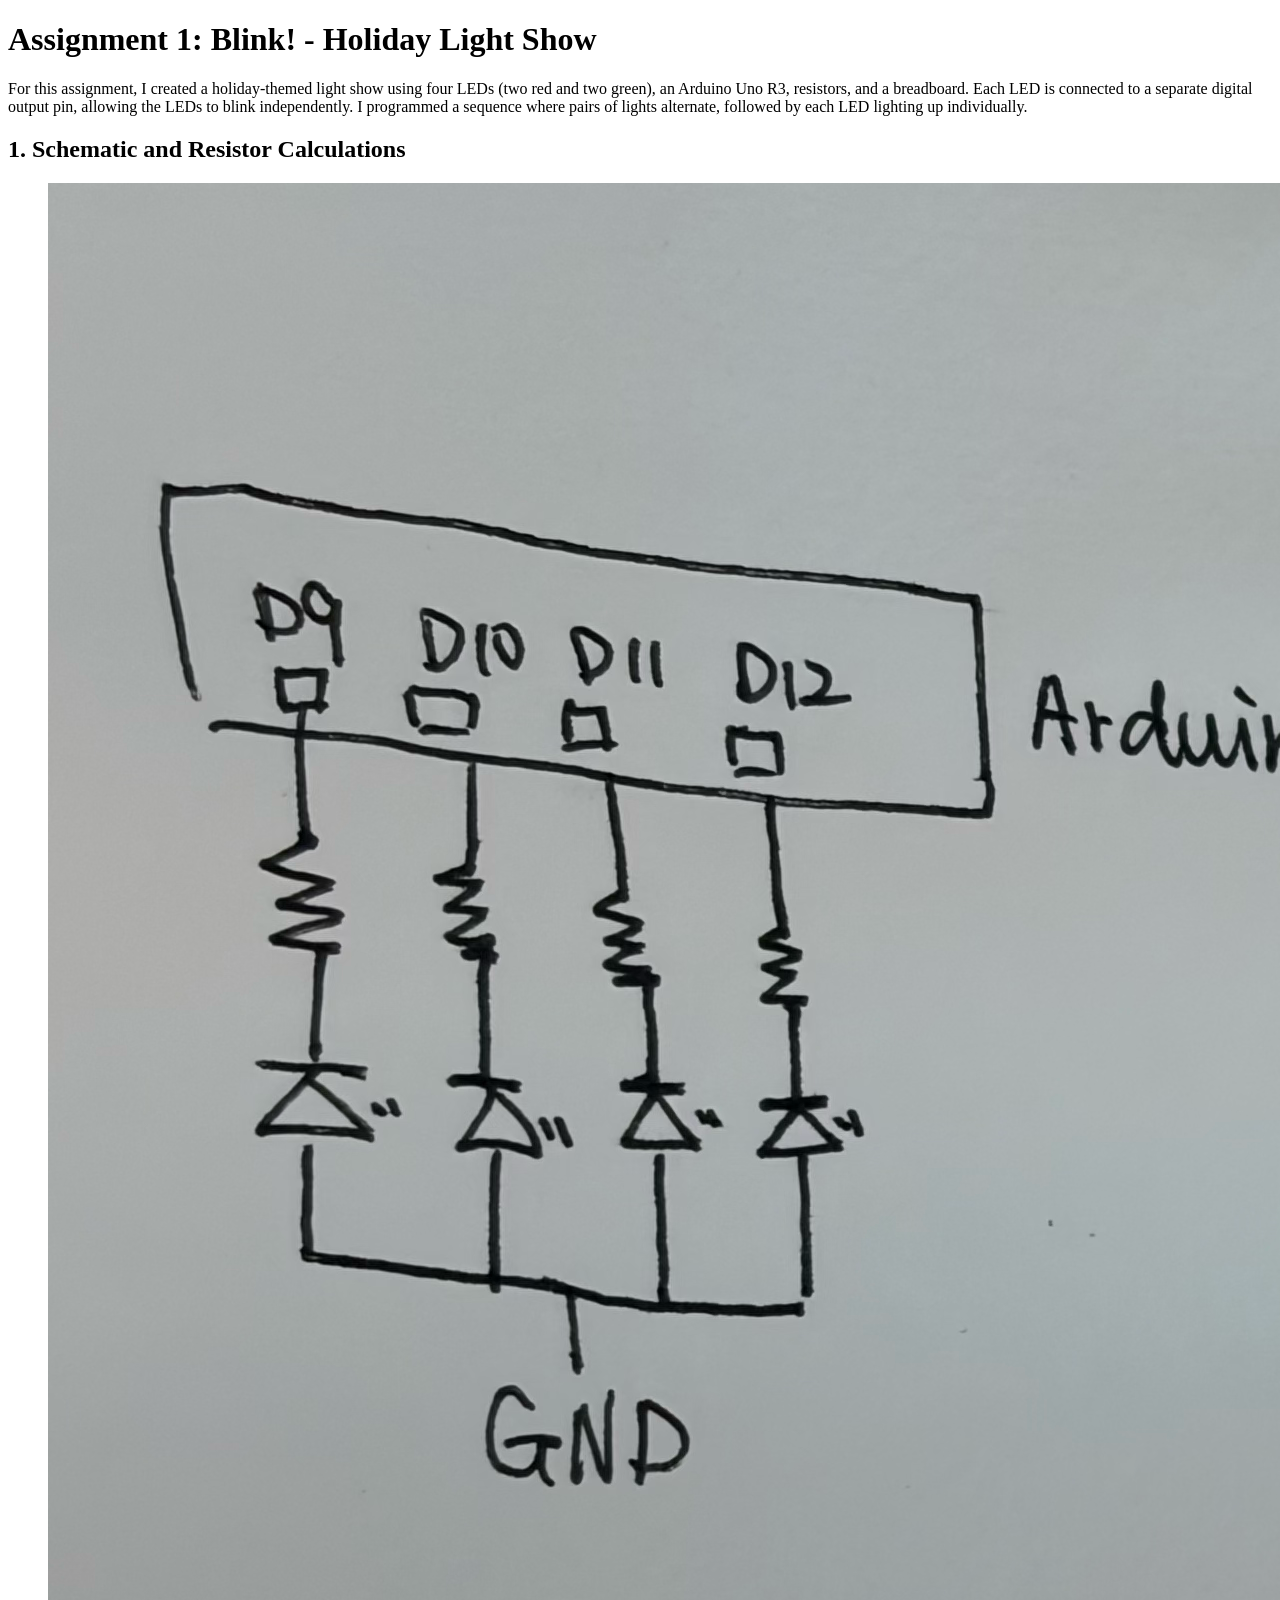
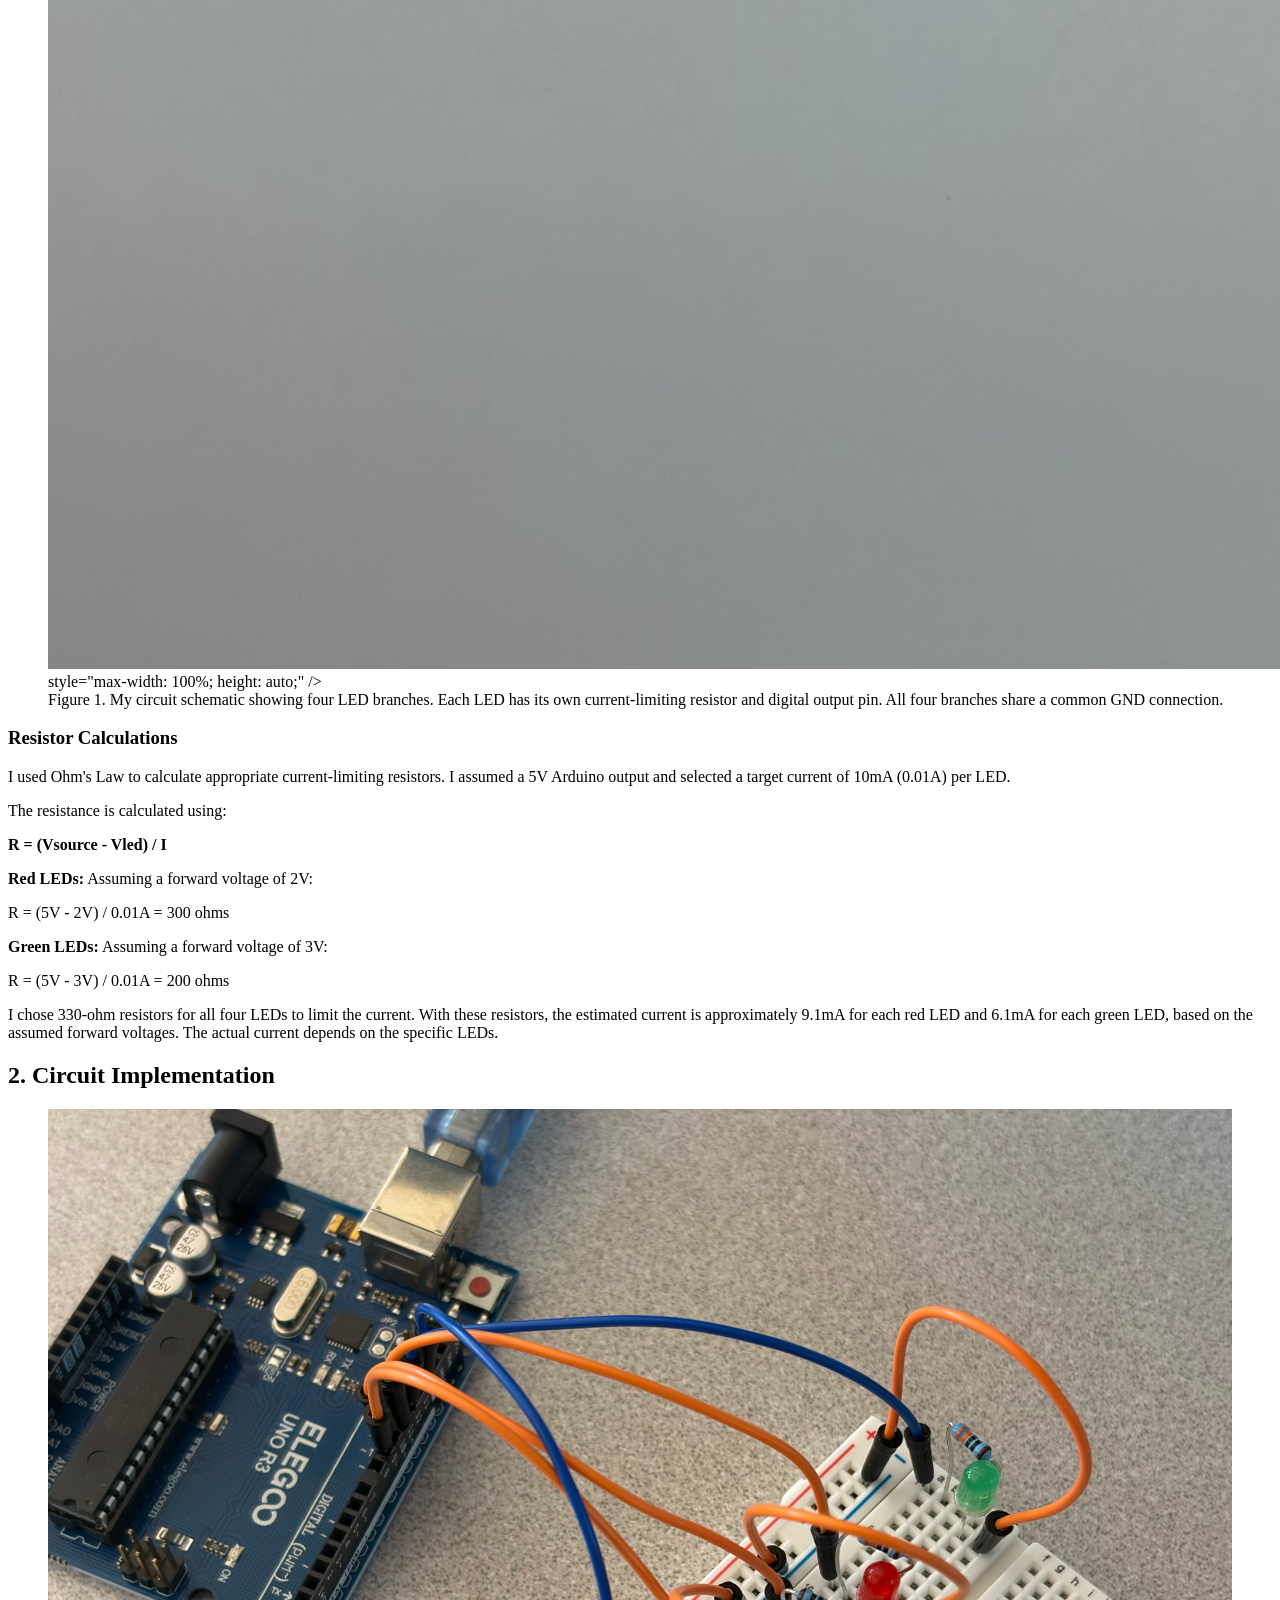
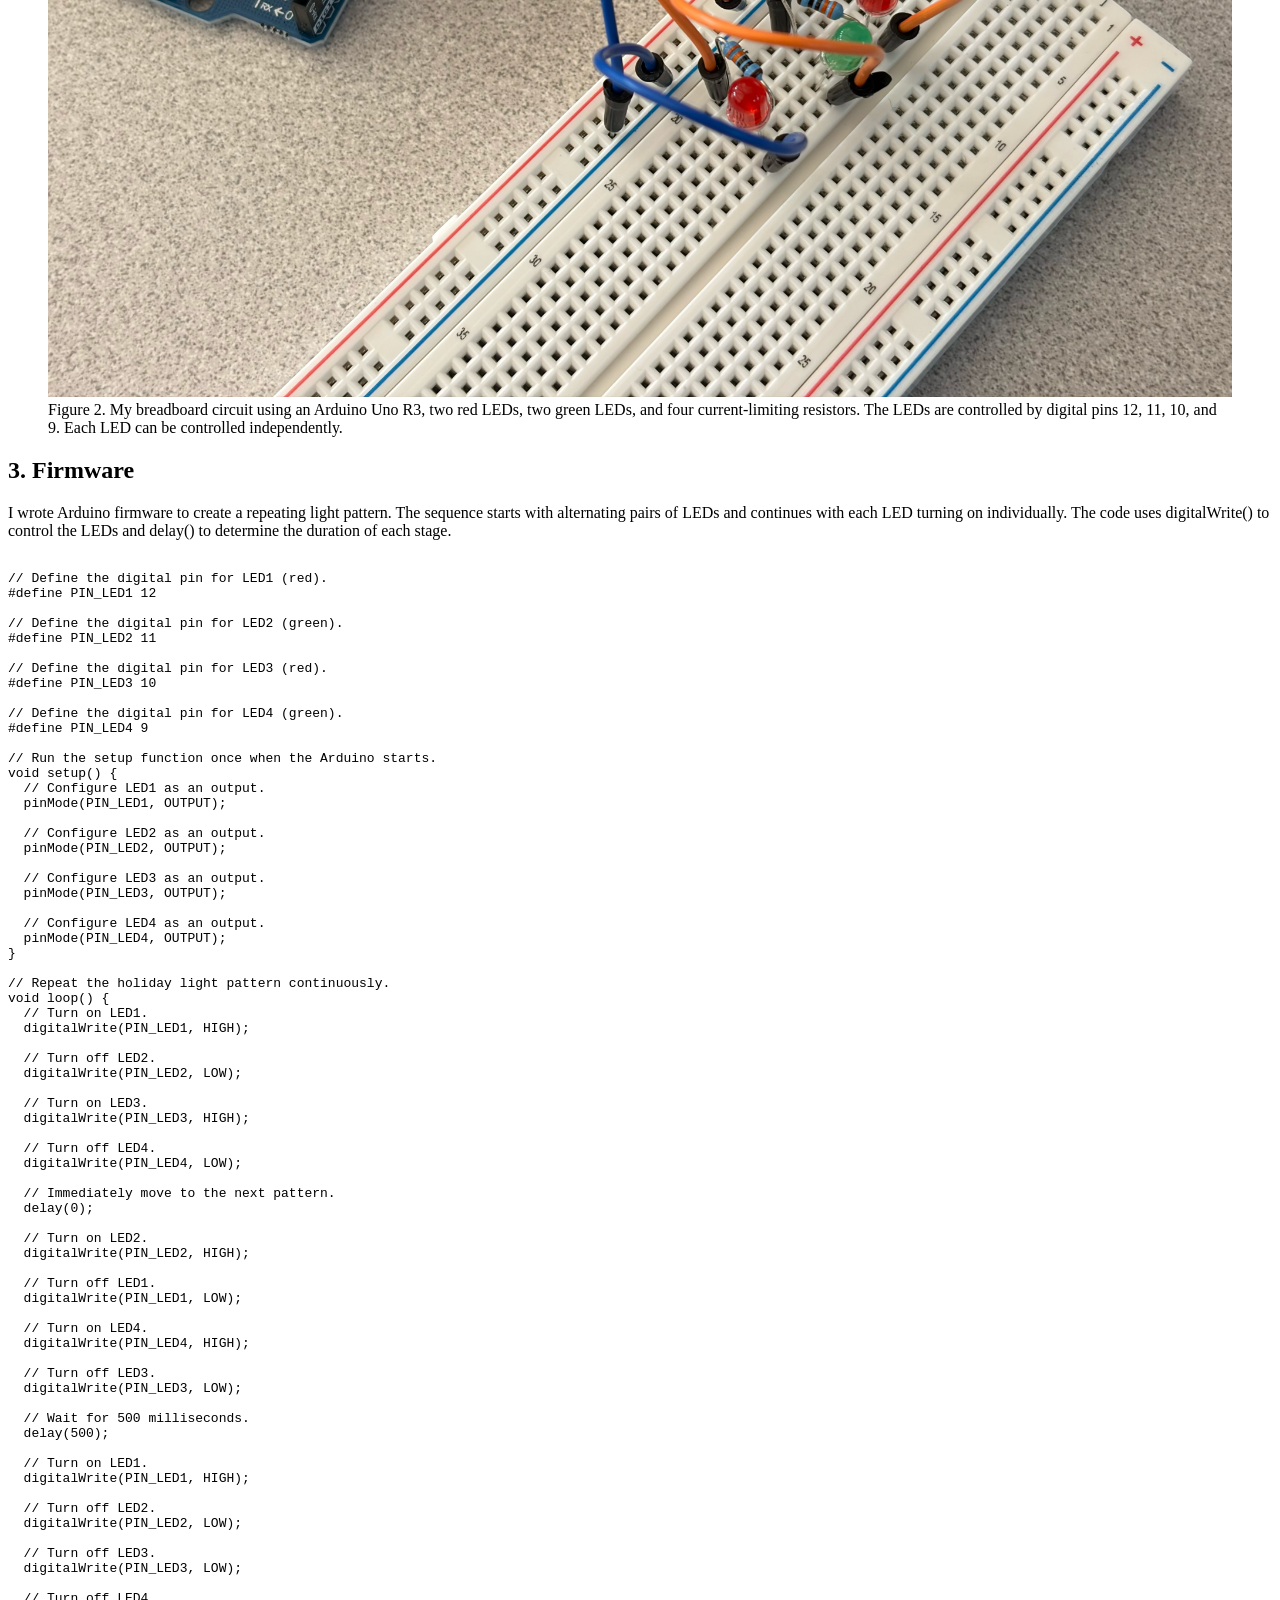
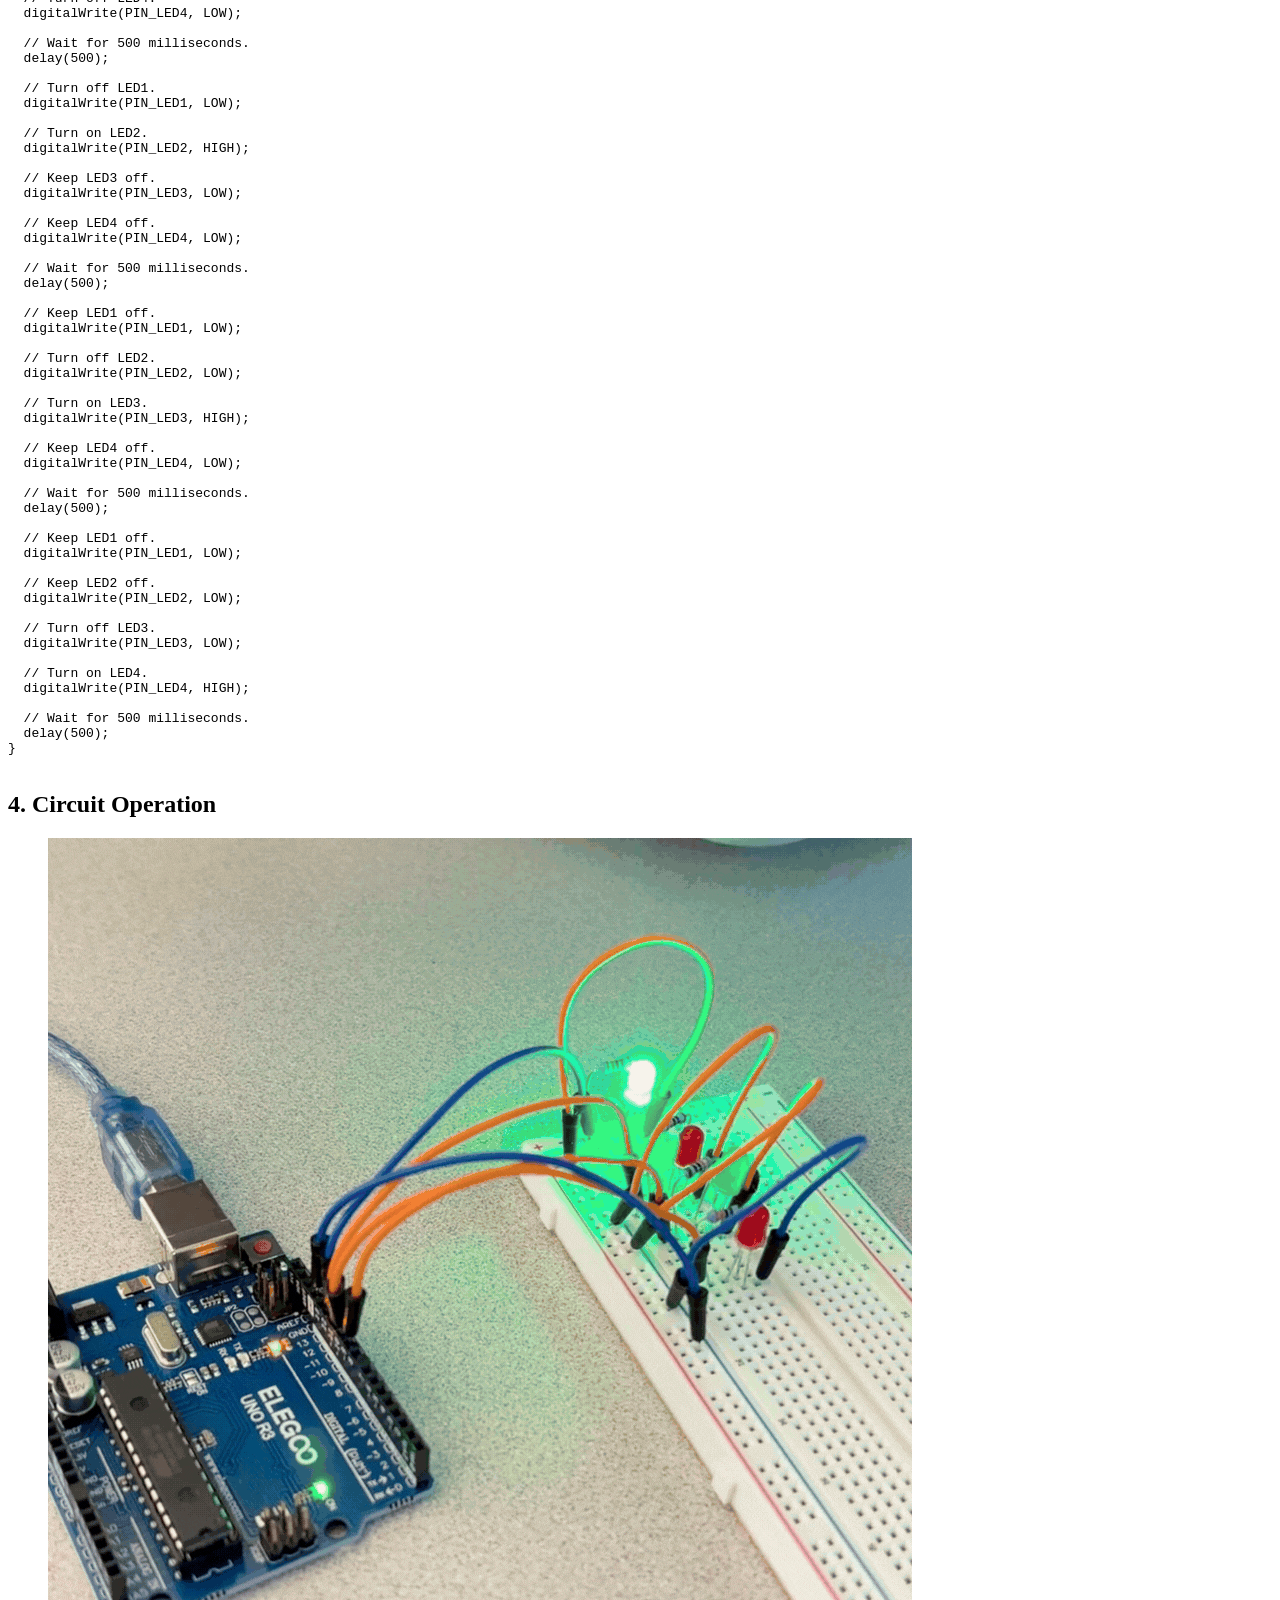
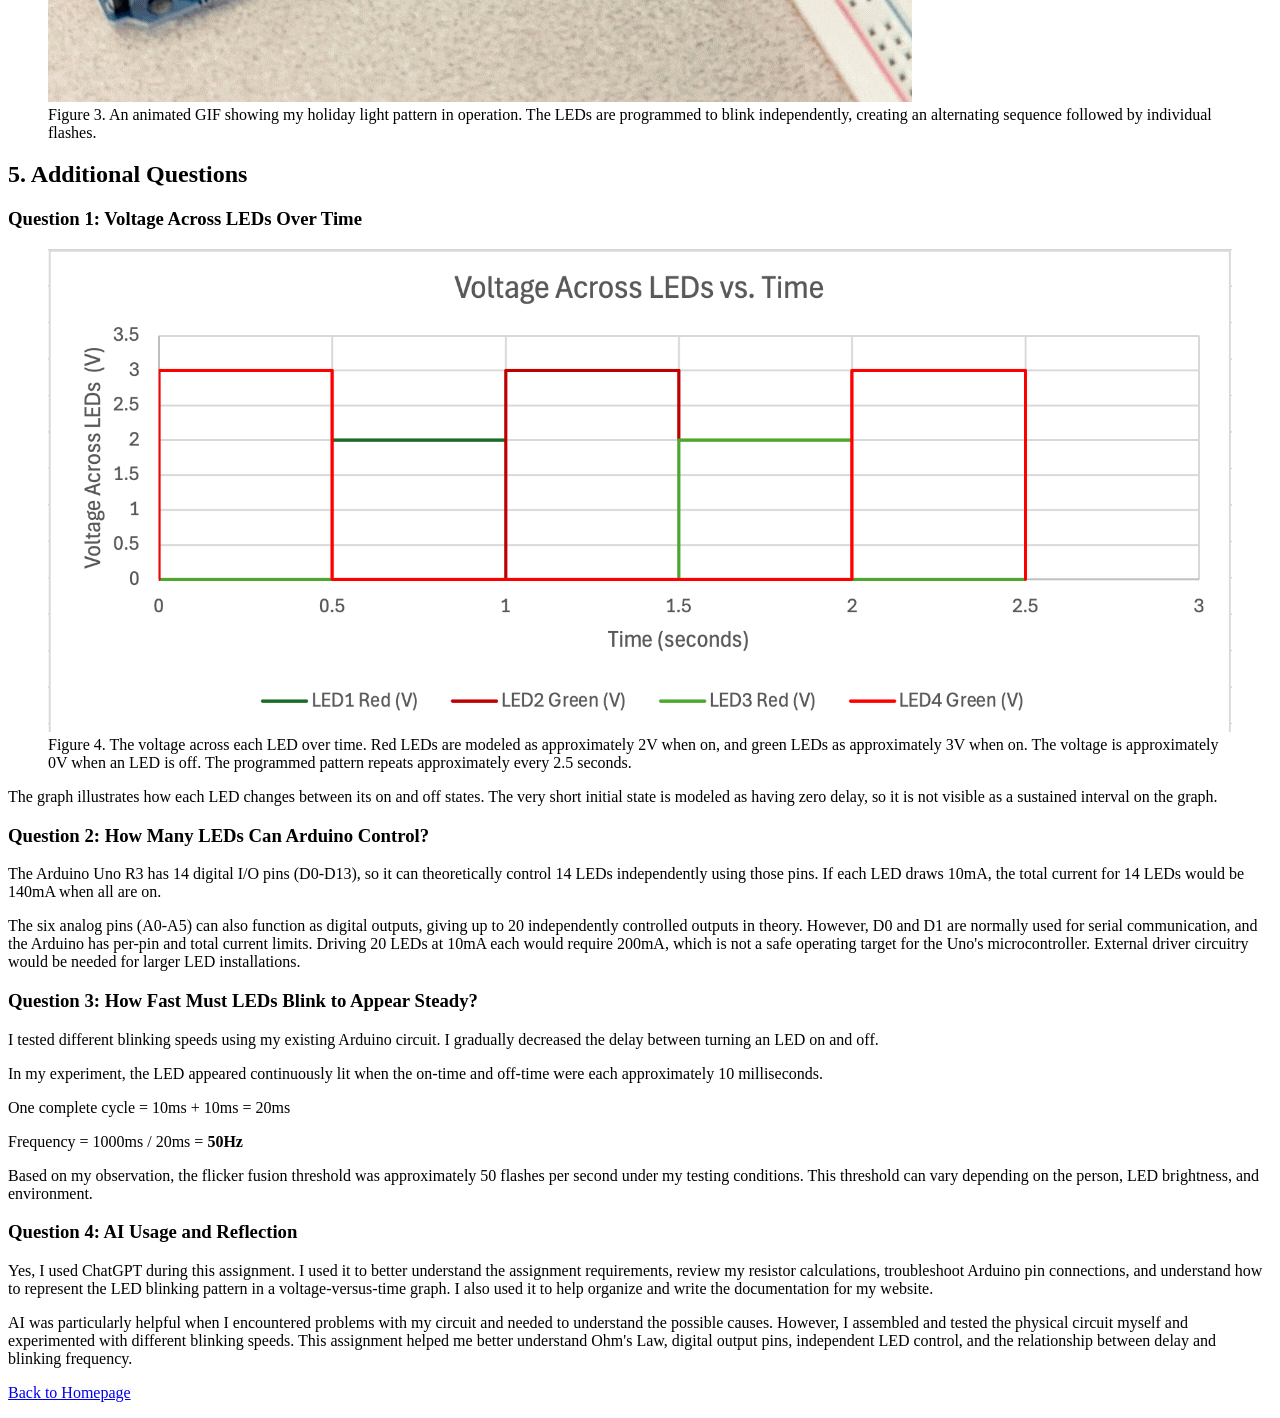
==== docs/a1.html @ 535755fb "First Commit AHHH" ====
<!DOCTYPE html>
<html lang="en">
  <head>
    <meta charset="utf-8" />
    <meta name="viewport" content="width=device-width, initial-scale=1.0" />

    <title>Assignment 1: Blink! - HCDE 439</title>

    <link href="style.css" rel="stylesheet" type="text/css" />
  </head>

  <body>
    <h1>Assignment 1: Blink! - Holiday Light Show</h1>

    <div class="header">
      <p>
        For this assignment, I created a holiday-themed light show
        using four LEDs (two red and two green), an Arduino Uno R3,
        resistors, and a breadboard. Each LED is connected to a
        separate digital output pin, allowing the LEDs to blink
        independently. I programmed a sequence where pairs of
        lights alternate, followed by each LED lighting up individually.
      </p>
    </div>

    <h2>1. Schematic and Resistor Calculations</h2>

    <figure>
      <img src="schematic.png"
          alt="Schematic of four LEDs connected to Arduino" />
           style="max-width: 100%; height: auto;" />
      <figcaption>
        Figure 1. My circuit schematic showing four LED branches.
        Each LED has its own current-limiting resistor and digital
        output pin. All four branches share a common GND connection.
      </figcaption>
    </figure>

    <h3>Resistor Calculations</h3>

    <p>
      I used Ohm's Law to calculate appropriate current-limiting
      resistors. I assumed a 5V Arduino output and selected a
      target current of 10mA (0.01A) per LED.
    </p>

    <p>
      The resistance is calculated using:
    </p>

    <p>
      <strong>R = (Vsource - Vled) / I</strong>
    </p>

    <p>
      <strong>Red LEDs:</strong>
      Assuming a forward voltage of 2V:
    </p>

    <p>
      R = (5V - 2V) / 0.01A = 300 ohms
    </p>

    <p>
      <strong>Green LEDs:</strong>
      Assuming a forward voltage of 3V:
    </p>

    <p>
      R = (5V - 3V) / 0.01A = 200 ohms
    </p>

    <p>
      I chose 330-ohm resistors for all four LEDs to limit
      the current. With these resistors, the estimated current
      is approximately 9.1mA for each red LED and 6.1mA
      for each green LED, based on the assumed forward voltages.
      The actual current depends on the specific LEDs.
    </p>

    <h2>2. Circuit Implementation</h2>

    <figure>
      <img src="circuit.png"
           alt="Arduino Uno connected to four LEDs on a breadboard"
           style="max-width: 100%; height: auto;" />
      <figcaption>
        Figure 2. My breadboard circuit using an Arduino Uno R3,
        two red LEDs, two green LEDs, and four current-limiting
        resistors. The LEDs are controlled by digital pins
        12, 11, 10, and 9. Each LED can be controlled independently.
      </figcaption>
    </figure>

    <h2>3. Firmware</h2>

    <p>
      I wrote Arduino firmware to create a repeating light pattern.
      The sequence starts with alternating pairs of LEDs and
      continues with each LED turning on individually.
      The code uses digitalWrite() to control the LEDs and
      delay() to determine the duration of each stage.
    </p>

    <pre><code>
// Define the digital pin for LED1 (red).
#define PIN_LED1 12

// Define the digital pin for LED2 (green).
#define PIN_LED2 11

// Define the digital pin for LED3 (red).
#define PIN_LED3 10

// Define the digital pin for LED4 (green).
#define PIN_LED4 9

// Run the setup function once when the Arduino starts.
void setup() {
  // Configure LED1 as an output.
  pinMode(PIN_LED1, OUTPUT);

  // Configure LED2 as an output.
  pinMode(PIN_LED2, OUTPUT);

  // Configure LED3 as an output.
  pinMode(PIN_LED3, OUTPUT);

  // Configure LED4 as an output.
  pinMode(PIN_LED4, OUTPUT);
}

// Repeat the holiday light pattern continuously.
void loop() {
  // Turn on LED1.
  digitalWrite(PIN_LED1, HIGH);

  // Turn off LED2.
  digitalWrite(PIN_LED2, LOW);

  // Turn on LED3.
  digitalWrite(PIN_LED3, HIGH);

  // Turn off LED4.
  digitalWrite(PIN_LED4, LOW);

  // Immediately move to the next pattern.
  delay(0);

  // Turn on LED2.
  digitalWrite(PIN_LED2, HIGH);

  // Turn off LED1.
  digitalWrite(PIN_LED1, LOW);

  // Turn on LED4.
  digitalWrite(PIN_LED4, HIGH);

  // Turn off LED3.
  digitalWrite(PIN_LED3, LOW);

  // Wait for 500 milliseconds.
  delay(500);

  // Turn on LED1.
  digitalWrite(PIN_LED1, HIGH);

  // Turn off LED2.
  digitalWrite(PIN_LED2, LOW);

  // Turn off LED3.
  digitalWrite(PIN_LED3, LOW);

  // Turn off LED4.
  digitalWrite(PIN_LED4, LOW);

  // Wait for 500 milliseconds.
  delay(500);

  // Turn off LED1.
  digitalWrite(PIN_LED1, LOW);

  // Turn on LED2.
  digitalWrite(PIN_LED2, HIGH);

  // Keep LED3 off.
  digitalWrite(PIN_LED3, LOW);

  // Keep LED4 off.
  digitalWrite(PIN_LED4, LOW);

  // Wait for 500 milliseconds.
  delay(500);

  // Keep LED1 off.
  digitalWrite(PIN_LED1, LOW);

  // Turn off LED2.
  digitalWrite(PIN_LED2, LOW);

  // Turn on LED3.
  digitalWrite(PIN_LED3, HIGH);

  // Keep LED4 off.
  digitalWrite(PIN_LED4, LOW);

  // Wait for 500 milliseconds.
  delay(500);

  // Keep LED1 off.
  digitalWrite(PIN_LED1, LOW);

  // Keep LED2 off.
  digitalWrite(PIN_LED2, LOW);

  // Turn off LED3.
  digitalWrite(PIN_LED3, LOW);

  // Turn on LED4.
  digitalWrite(PIN_LED4, HIGH);

  // Wait for 500 milliseconds.
  delay(500);
}
    </code></pre>

    <h2>4. Circuit Operation</h2>

    <figure>
      <img src="blinking.gif"
           alt="Animated GIF of the four LEDs blinking"
           style="max-width: 100%; height: auto;" />
      <figcaption>
        Figure 3. An animated GIF showing my holiday light
        pattern in operation. The LEDs are programmed to
        blink independently, creating an alternating sequence
        followed by individual flashes.
      </figcaption>
    </figure>

    <h2>5. Additional Questions</h2>

    <h3>Question 1: Voltage Across LEDs Over Time</h3>

    <figure>
      <img src="voltage-chart.png"
           alt="Voltage versus time graph for all four LEDs"
           style="max-width: 100%; height: auto;" />
      <figcaption>
        Figure 4. The voltage across each LED over time.
        Red LEDs are modeled as approximately 2V when on,
        and green LEDs as approximately 3V when on.
        The voltage is approximately 0V when an LED is off.
        The programmed pattern repeats approximately every
        2.5 seconds.
      </figcaption>
    </figure>

    <p>
      The graph illustrates how each LED changes between
      its on and off states. The very short initial state
      is modeled as having zero delay, so it is not visible
      as a sustained interval on the graph.
    </p>

    <h3>Question 2: How Many LEDs Can Arduino Control?</h3>

    <p>
      The Arduino Uno R3 has 14 digital I/O pins (D0-D13),
      so it can theoretically control 14 LEDs independently
      using those pins. If each LED draws 10mA, the total
      current for 14 LEDs would be 140mA when all are on.
    </p>

    <p>
      The six analog pins (A0-A5) can also function as digital
      outputs, giving up to 20 independently controlled outputs
      in theory. However, D0 and D1 are normally used for
      serial communication, and the Arduino has per-pin and
      total current limits. Driving 20 LEDs at 10mA each
      would require 200mA, which is not a safe operating
      target for the Uno's microcontroller.
      External driver circuitry would be needed for
      larger LED installations.
    </p>

    <h3>Question 3: How Fast Must LEDs Blink to Appear Steady?</h3>

    <p>
      I tested different blinking speeds using my existing
      Arduino circuit. I gradually decreased the delay
      between turning an LED on and off.
    </p>

    <p>
      In my experiment, the LED appeared continuously lit
      when the on-time and off-time were each approximately
      10 milliseconds.
    </p>

    <p>
      One complete cycle = 10ms + 10ms = 20ms
    </p>

    <p>
      Frequency = 1000ms / 20ms = <strong>50Hz</strong>
    </p>

    <p>
      Based on my observation, the flicker fusion threshold
      was approximately 50 flashes per second under my
      testing conditions. This threshold can vary depending
      on the person, LED brightness, and environment.
    </p>

    <h3>Question 4: AI Usage and Reflection</h3>

    <p>
      Yes, I used ChatGPT during this assignment.
      I used it to better understand the assignment
      requirements, review my resistor calculations,
      troubleshoot Arduino pin connections, and understand
      how to represent the LED blinking pattern in a
      voltage-versus-time graph. I also used it to help
      organize and write the documentation for my website.
    </p>

    <p>
      AI was particularly helpful when I encountered
      problems with my circuit and needed to understand
      the possible causes. However, I assembled and tested
      the physical circuit myself and experimented with
      different blinking speeds. This assignment helped me
      better understand Ohm's Law, digital output pins,
      independent LED control, and the relationship
      between delay and blinking frequency.
    </p>

    <p>
      <a href="index.html">Back to Homepage</a>
    </p>

  </body>
</html>
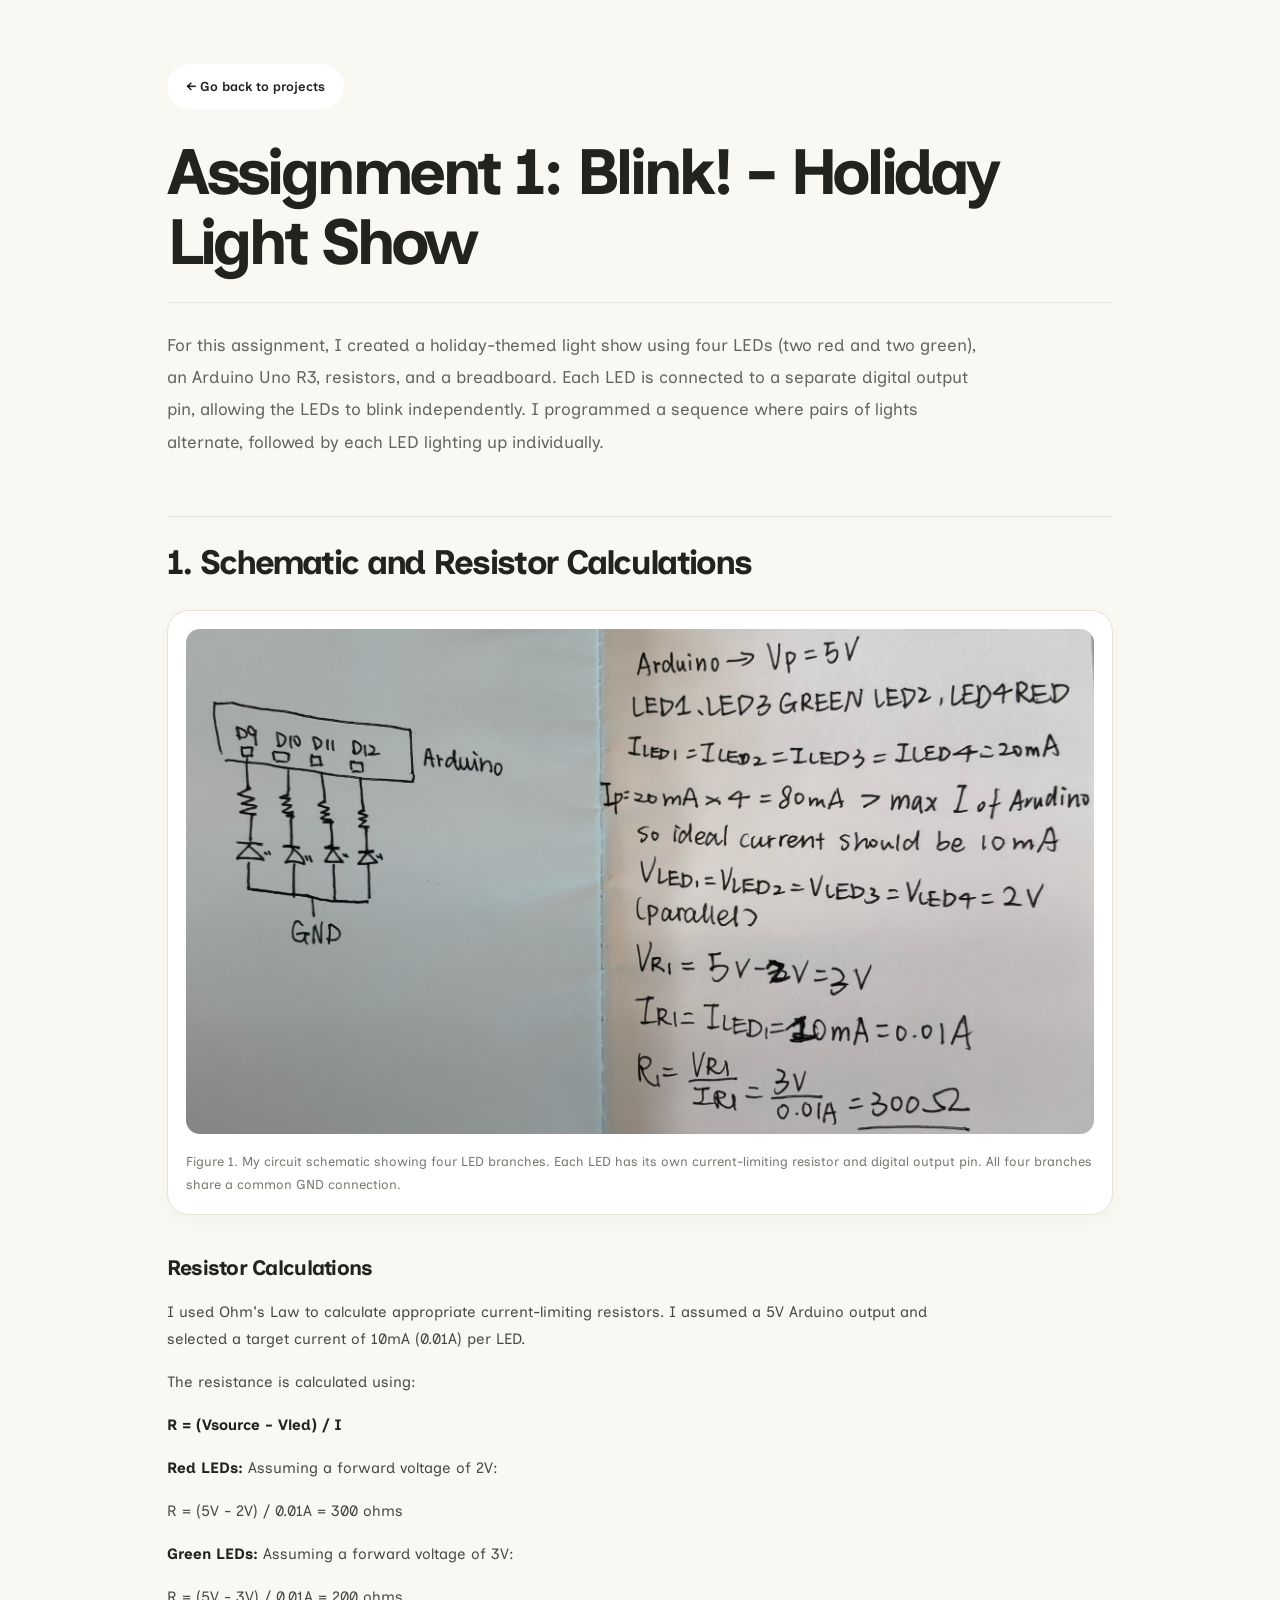
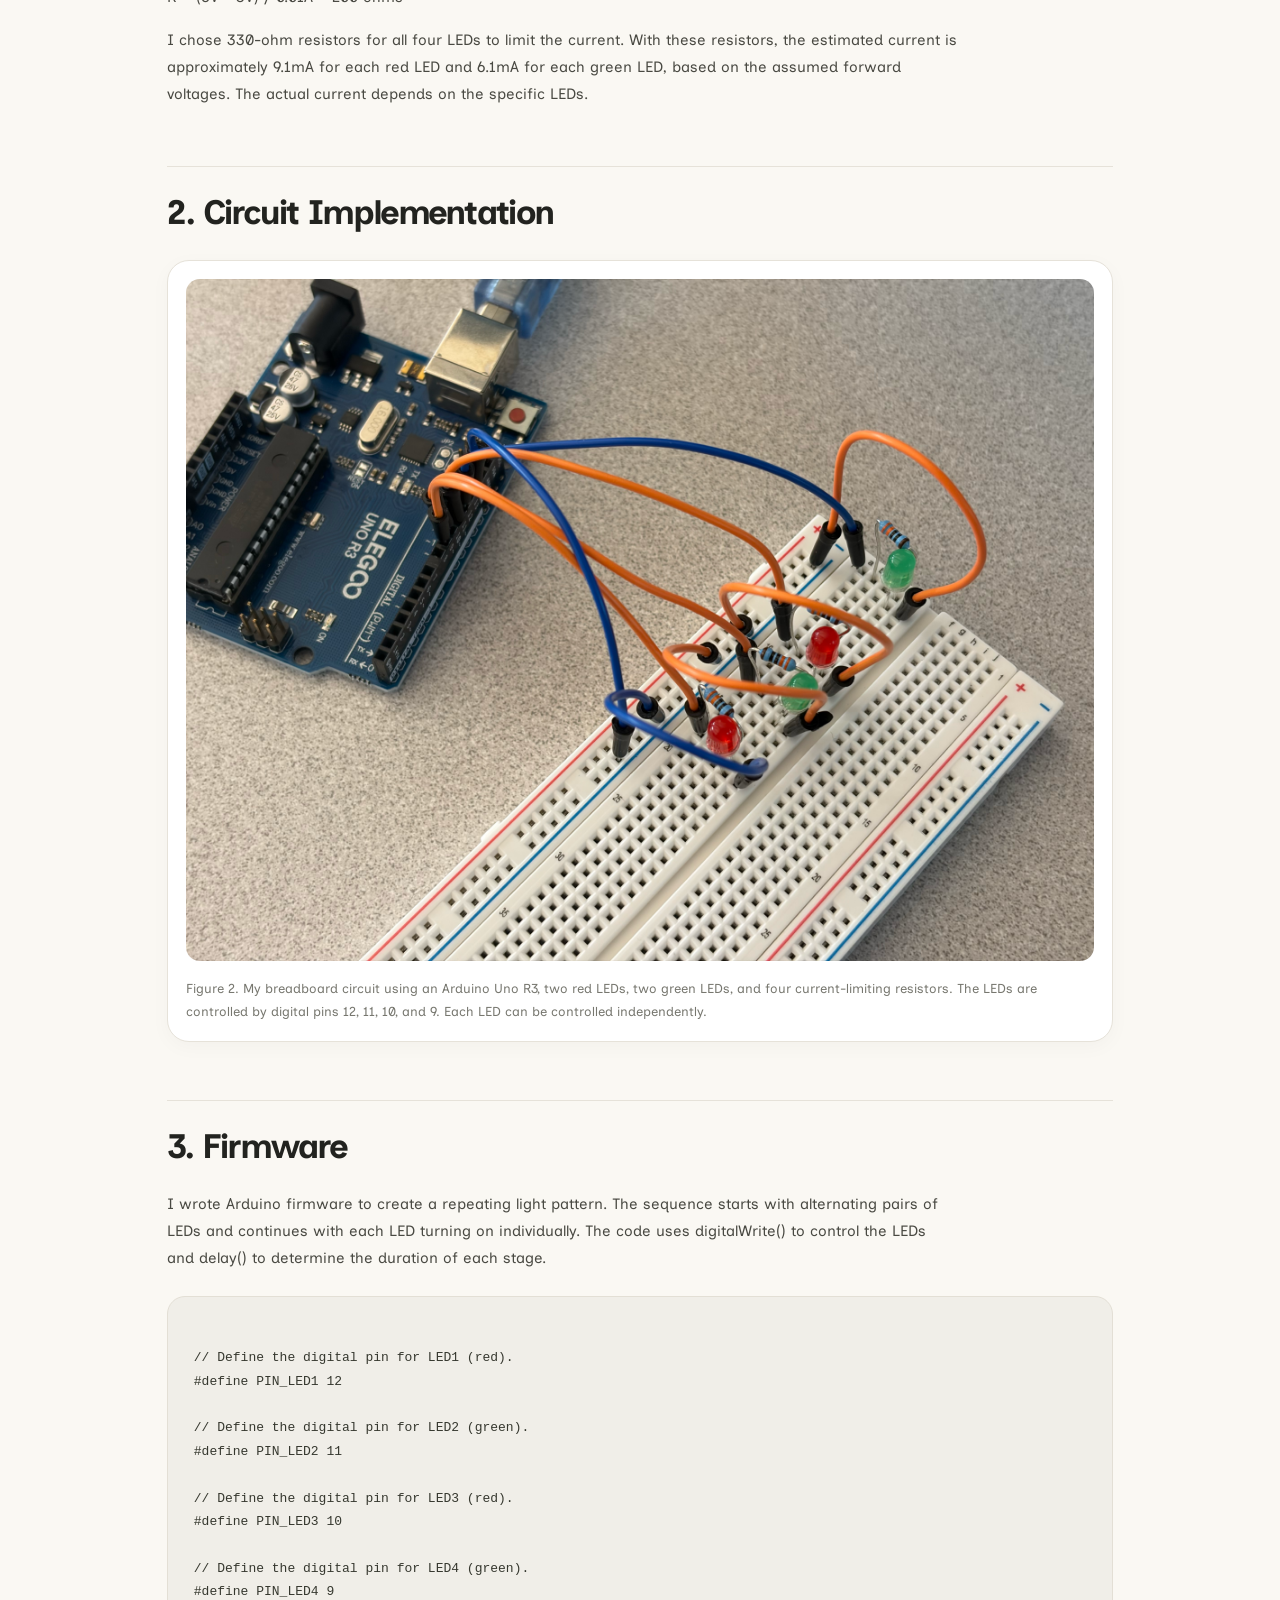
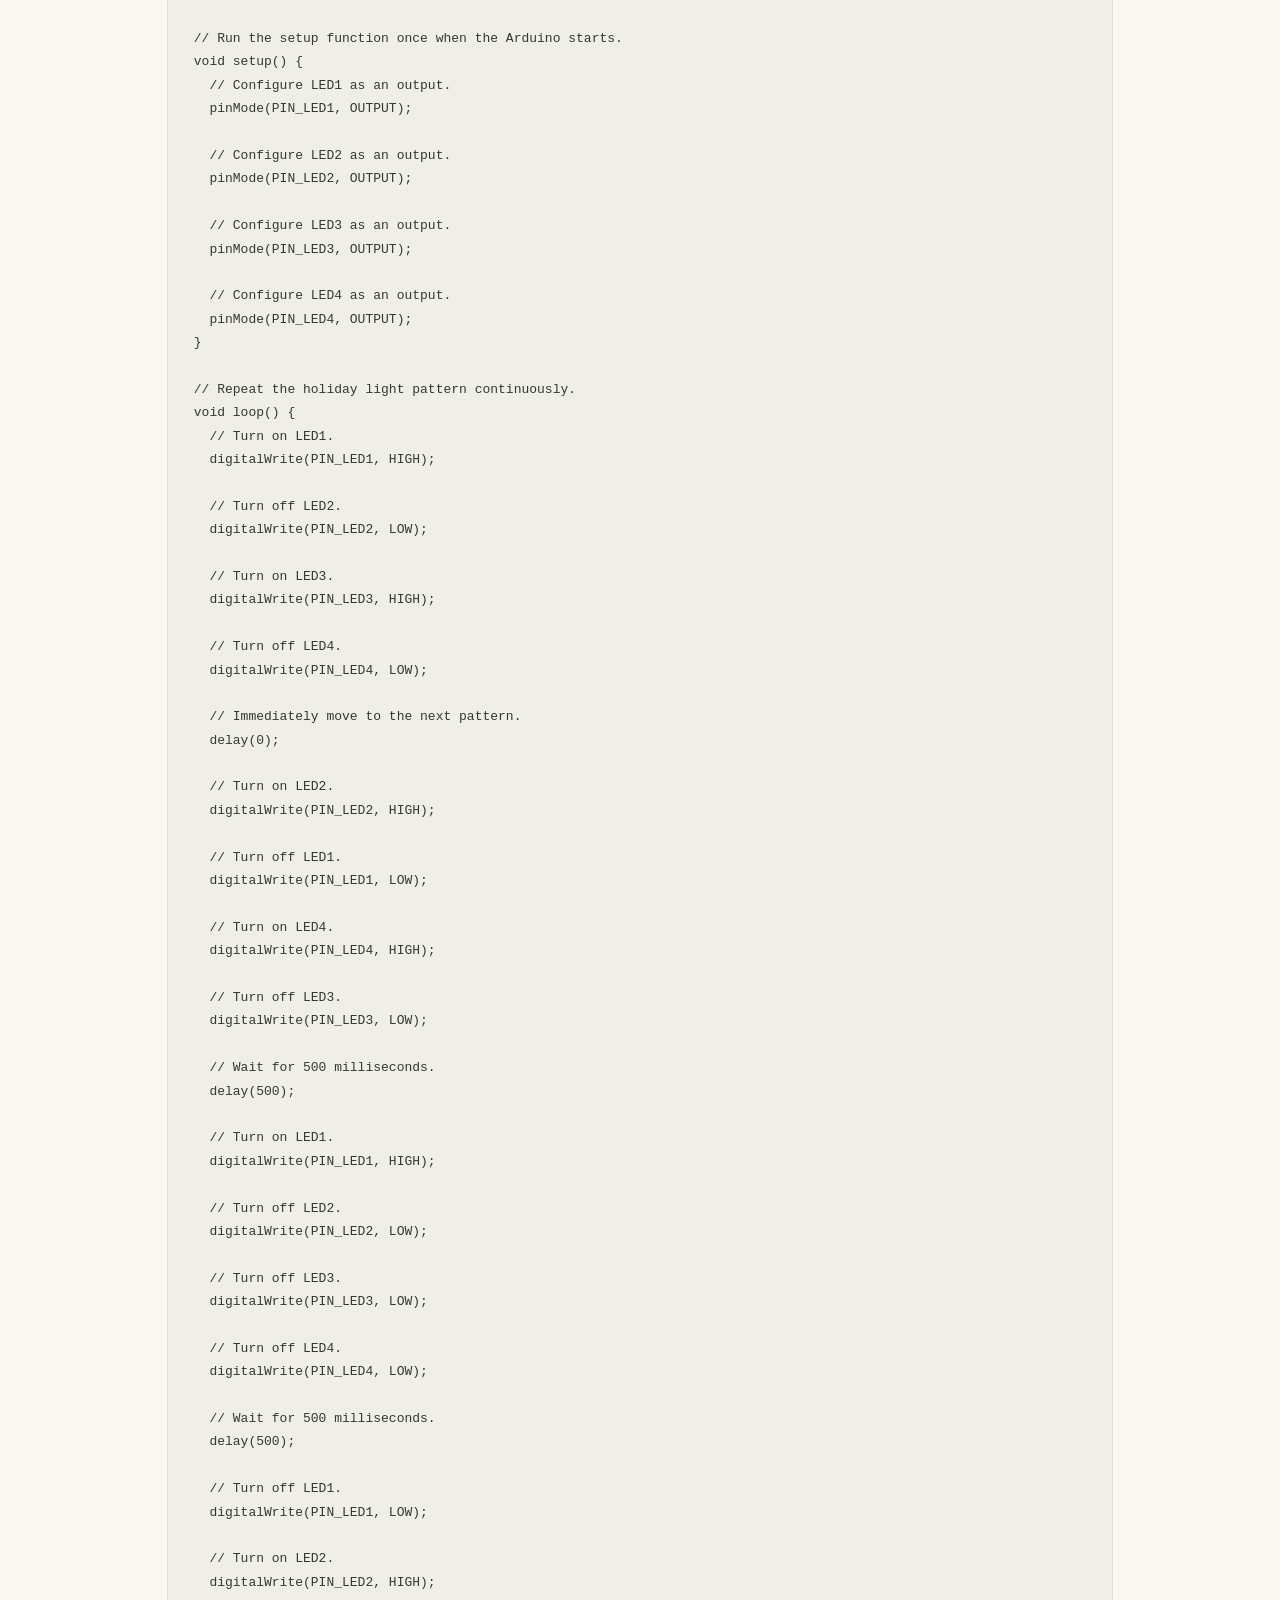
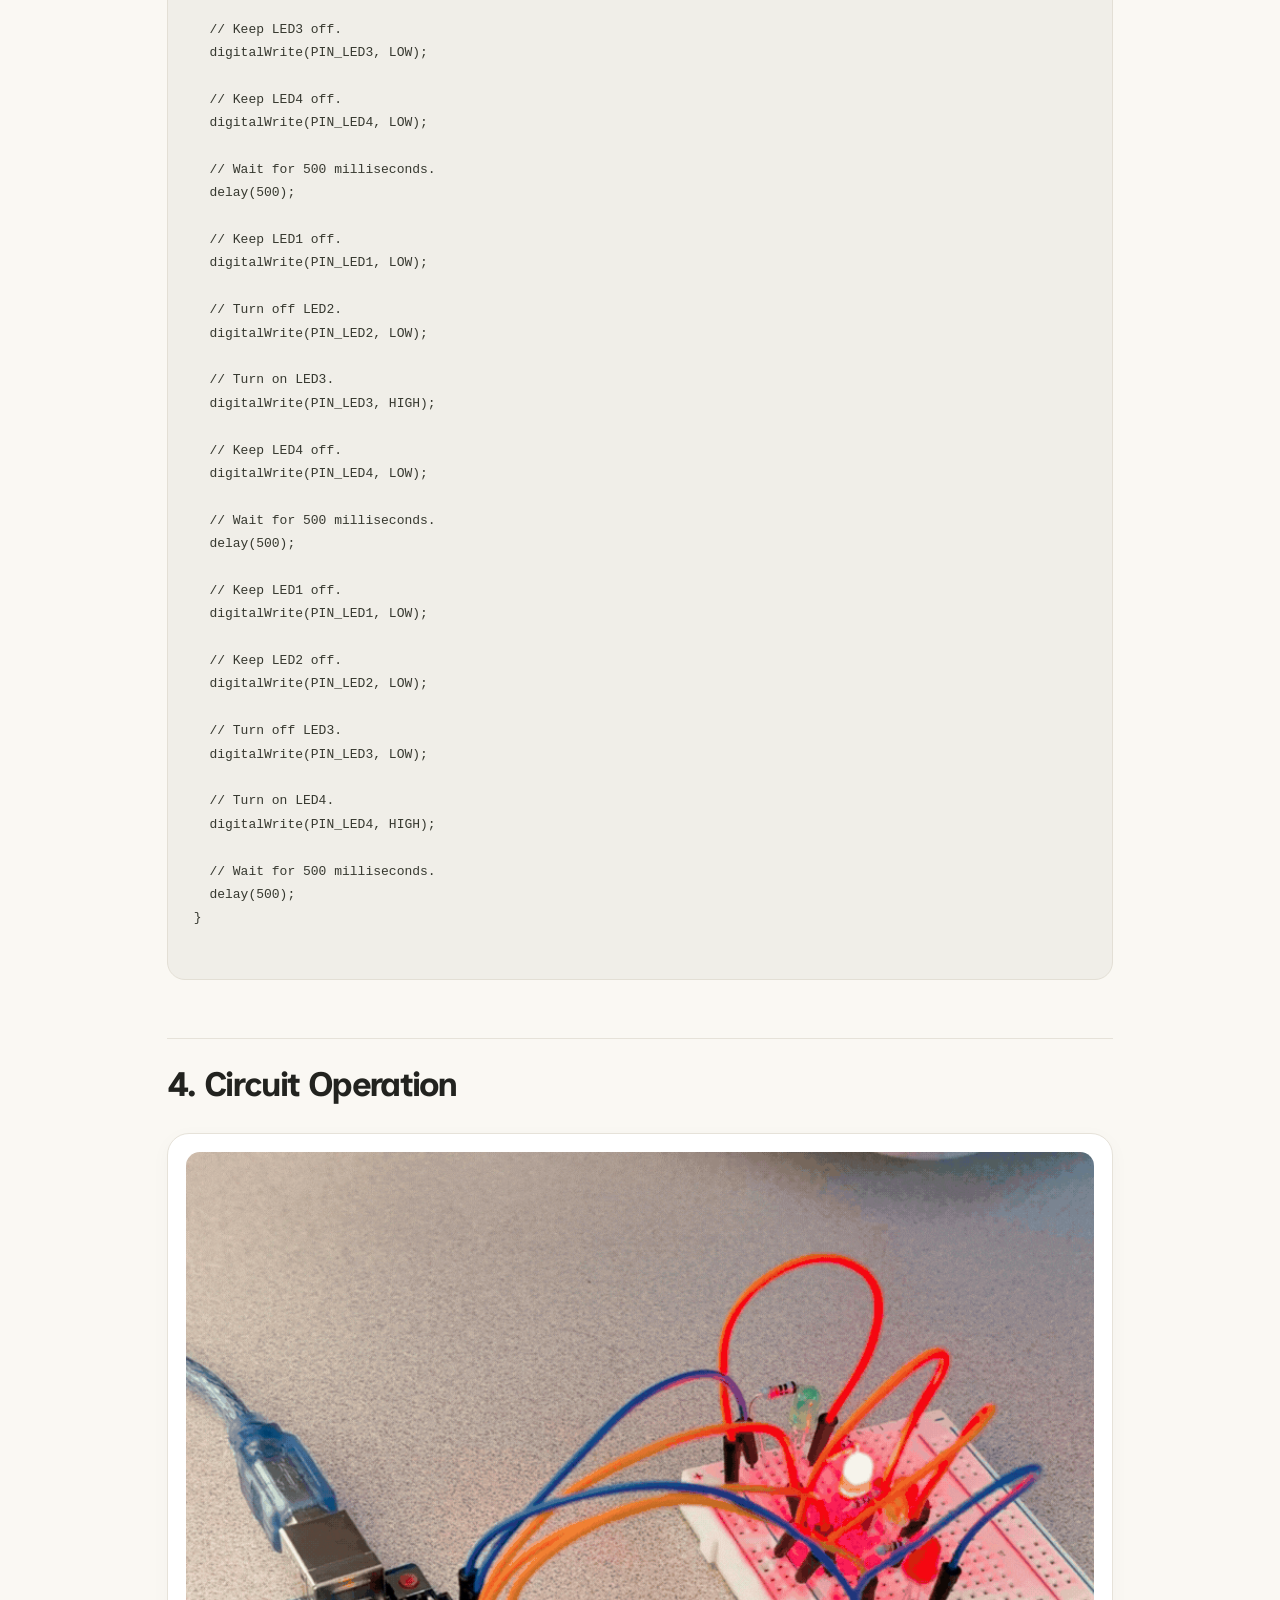
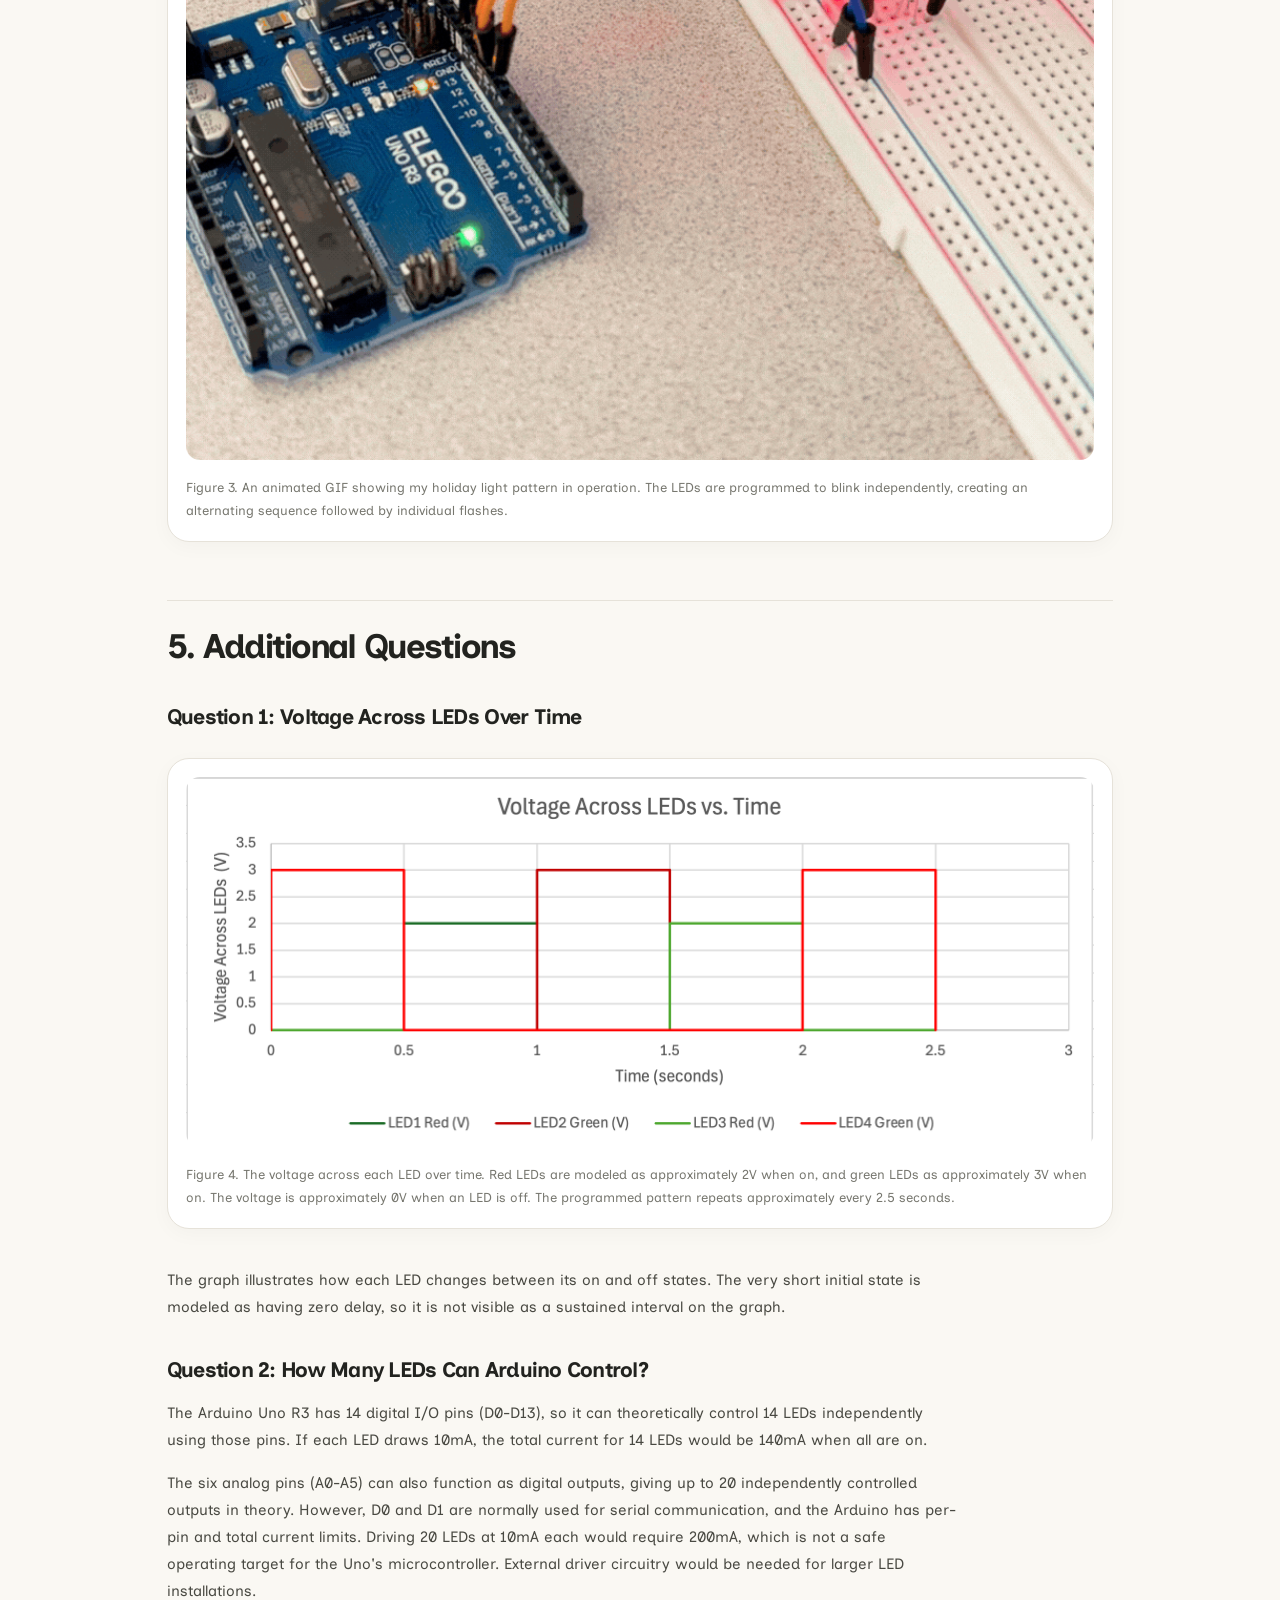
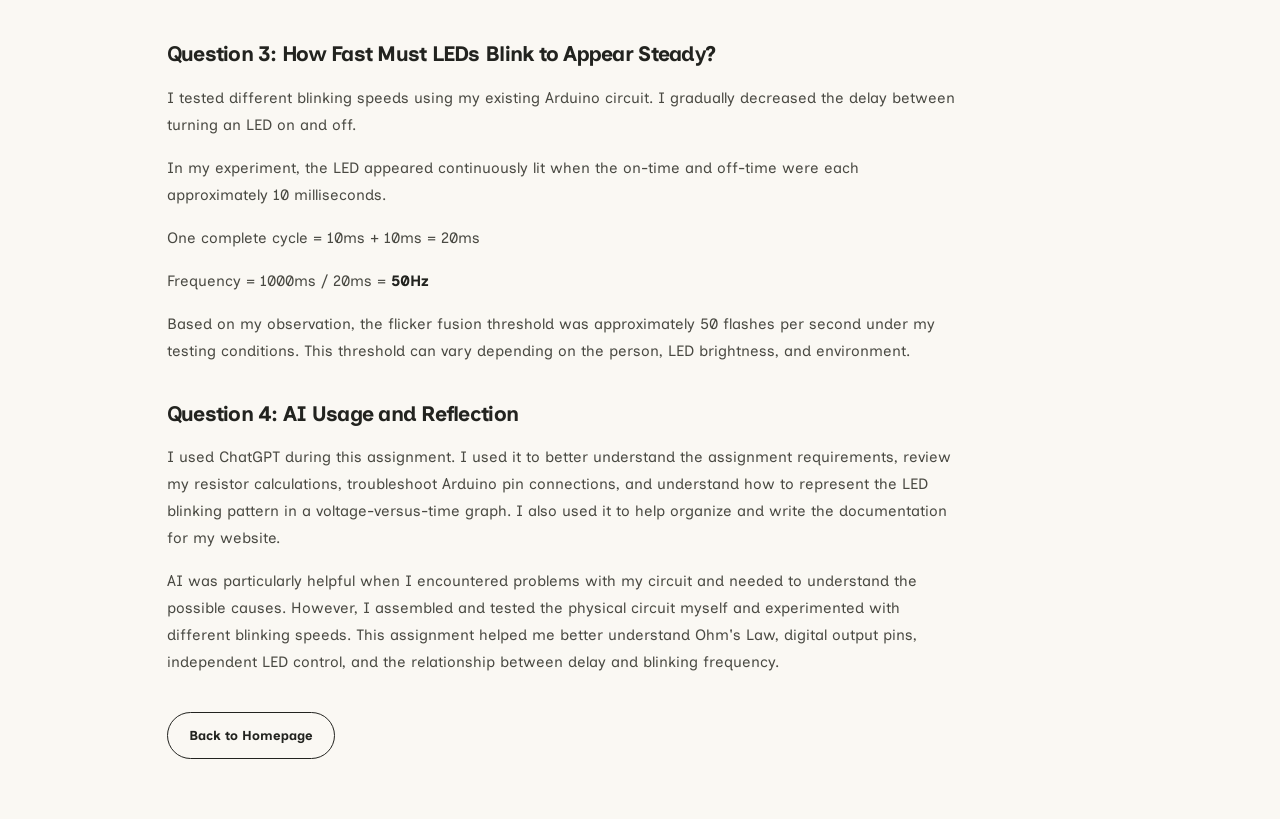
==== commit ea5bd356: "style change :D" ====
--- a/docs/a1.html
+++ b/docs/a1.html
@@ -11,6 +11,10 @@
   </head>
 
   <body>
+    <p class="back-link">
+      <a href="index.html">← Go back to projects</a>
+    </p>
+    
     <h1>Assignment 1: Blink! - Holiday Light Show</h1>
 
     <div class="header">
@@ -27,9 +31,11 @@
     <h2>1. Schematic and Resistor Calculations</h2>
 
     <figure>
-      <img src="schematic.png"
-          alt="Schematic of four LEDs connected to Arduino" />
-           style="max-width: 100%; height: auto;" />
+      <img
+        src="schematic.png"
+        alt="Schematic of four LEDs connected to Arduino"
+        style="max-width: 100%; height: auto;"
+      />
       <figcaption>
         Figure 1. My circuit schematic showing four LED branches.
         Each LED has its own current-limiting resistor and digital
@@ -317,7 +323,7 @@
     <h3>Question 4: AI Usage and Reflection</h3>
 
     <p>
-      Yes, I used ChatGPT during this assignment.
+      I used ChatGPT during this assignment.
       I used it to better understand the assignment
       requirements, review my resistor calculations,
       troubleshoot Arduino pin connections, and understand
--- a/docs/style.css
+++ b/docs/style.css
@@ -0,0 +1,262 @@
+/* =========================================
+   HCDE 439 — Assignment Detail Pages
+   File: style.css
+   ========================================= */
+
+@import url('https://fonts.googleapis.com/css2?family=Inclusive+Sans:ital,wght@0,400;0,500;0,600;0,700;1,400&display=swap');
+   
+:root {
+  --page-bg: #faf8f3;
+  --surface: #ffffff;
+  --ink: #22231f;
+  --muted: #77776f;
+  --line: #e6e2d9;
+  --code-bg: #f0eee8;
+}
+
+*,
+*::before,
+*::after {
+  box-sizing: border-box;
+}
+
+html {
+  scroll-behavior: smooth;
+  scroll-padding-top: 24px;
+}
+
+body {
+  max-width: 1100px;
+  margin: 0 auto;
+  padding: 44px 6%;
+  background: var(--page-bg);
+  color: var(--ink);
+  font-family: 'Inclusive Sans', sans-serif;
+  font-size: 15px;
+  line-height: 1.8;
+  -webkit-font-smoothing: antialiased;
+}
+
+/* Main title */
+
+body > h1 {
+  margin: 24px 0 26px;
+  padding-bottom: 26px;
+  border-bottom: 1px solid var(--line);
+  font-size: clamp(36px, 5.5vw, 64px);
+  font-weight: 800;
+  letter-spacing: -0.065em;
+  line-height: 1.08;
+}
+
+/* Intro */
+
+.header {
+  display: block;
+  margin: 26px 0 44px;
+  color: #64645c;
+  font-size: 17px;
+  line-height: 1.9;
+}
+
+.header p {
+  max-width: 820px;
+  margin: 0;
+}
+
+/* Section headings */
+
+body > h2 {
+  margin: 58px 0 22px;
+  padding-top: 25px;
+  border-top: 1px solid var(--line);
+  font-size: clamp(25px, 3.5vw, 34px);
+  font-weight: 800;
+  letter-spacing: -0.05em;
+  line-height: 1.25;
+}
+
+body > h3 {
+  margin: 34px 0 14px;
+  font-size: 21px;
+  font-weight: 700;
+  letter-spacing: -0.035em;
+  line-height: 1.4;
+}
+
+/* Paragraphs */
+
+body > p {
+  max-width: 790px;
+  margin: 16px 0;
+  color: #494942;
+  overflow-wrap: anywhere;
+}
+
+strong {
+  color: var(--ink);
+  font-weight: 700;
+}
+
+/* Image and schematic cards */
+
+figure {
+  margin: 26px 0 38px;
+  padding: 18px;
+  overflow: hidden;
+  border: 1px solid var(--line);
+  border-radius: 22px;
+  background: var(--surface);
+  box-shadow: 0 5px 20px rgb(40 35 25 / 3%);
+}
+
+figure img {
+  display: block;
+  width: 100%;
+  max-width: 100%;
+  height: auto;
+  margin: 0 auto;
+  border-radius: 14px;
+}
+
+figcaption {
+  margin-top: 16px;
+  color: var(--muted);
+  font-size: 13px;
+  line-height: 1.8;
+}
+
+/* Arduino code */
+
+pre {
+  max-width: 100%;
+  margin: 24px 0 36px;
+  padding: 26px;
+  overflow-x: auto;
+  border: 1px solid #e3dfd5;
+  border-radius: 18px;
+  background: var(--code-bg);
+  color: #36382f;
+  font-size: 13px;
+  line-height: 1.8;
+  tab-size: 2;
+  -webkit-overflow-scrolling: touch;
+}
+
+pre code {
+  font-family: "SFMono-Regular", Consolas, Monaco, monospace;
+  white-space: pre;
+}
+
+/* Links */
+
+body > p > a {
+  display: inline-flex;
+  align-items: center;
+  justify-content: center;
+  margin-top: 20px;
+  padding: 11px 21px;
+  border: 1px solid var(--ink);
+  border-radius: 999px;
+  background: transparent;
+  color: var(--ink);
+  font-size: 13px;
+  font-weight: 700;
+  text-decoration: none;
+  transition:
+    background 180ms ease,
+    color 180ms ease;
+}
+
+body > p > a:hover {
+  background: var(--ink);
+  color: white;
+}
+
+/* Responsive */
+
+@media (max-width: 650px) {
+  body {
+    padding: 28px 5%;
+    font-size: 14px;
+  }
+
+  body > h1 {
+    margin-top: 15px;
+    padding-bottom: 20px;
+    font-size: 39px;
+  }
+
+  .header {
+    margin: 22px 0 34px;
+    font-size: 15px;
+  }
+
+  body > h2 {
+    margin-top: 42px;
+    padding-top: 20px;
+    font-size: 26px;
+  }
+
+  body > h3 {
+    margin-top: 28px;
+    font-size: 19px;
+  }
+
+  figure {
+    margin: 22px 0 30px;
+    padding: 10px;
+    border-radius: 17px;
+  }
+
+  figure img {
+    border-radius: 10px;
+  }
+
+  figcaption {
+    margin-top: 12px;
+    font-size: 12px;
+  }
+
+  pre {
+    padding: 16px;
+    border-radius: 14px;
+    font-size: 11px;
+  }
+}
+
+/* Accessibility */
+
+@media (prefers-reduced-motion: reduce) {
+  *,
+  *::before,
+  *::after {
+    scroll-behavior: auto !important;
+    transition: none !important;
+  }
+}
+/* Go back to projects button */
+
+body > .back-link {
+  max-width: none;
+  margin: 0 0 28px;
+}
+
+.back-link a {
+  display: inline-flex;
+  align-items: center;
+  padding: 10px 18px;
+  border: 1px solid #ffffff;
+  border-radius: 999px;
+  background: #ffffff;
+  color: #22231f;
+  font-size: 13px;
+  font-weight: 600;
+  text-decoration: none;
+  transition: background 180ms ease, color 180ms ease;
+}
+
+.back-link a:hover {
+  background: #22231f;
+  color: #ffffff;
+}
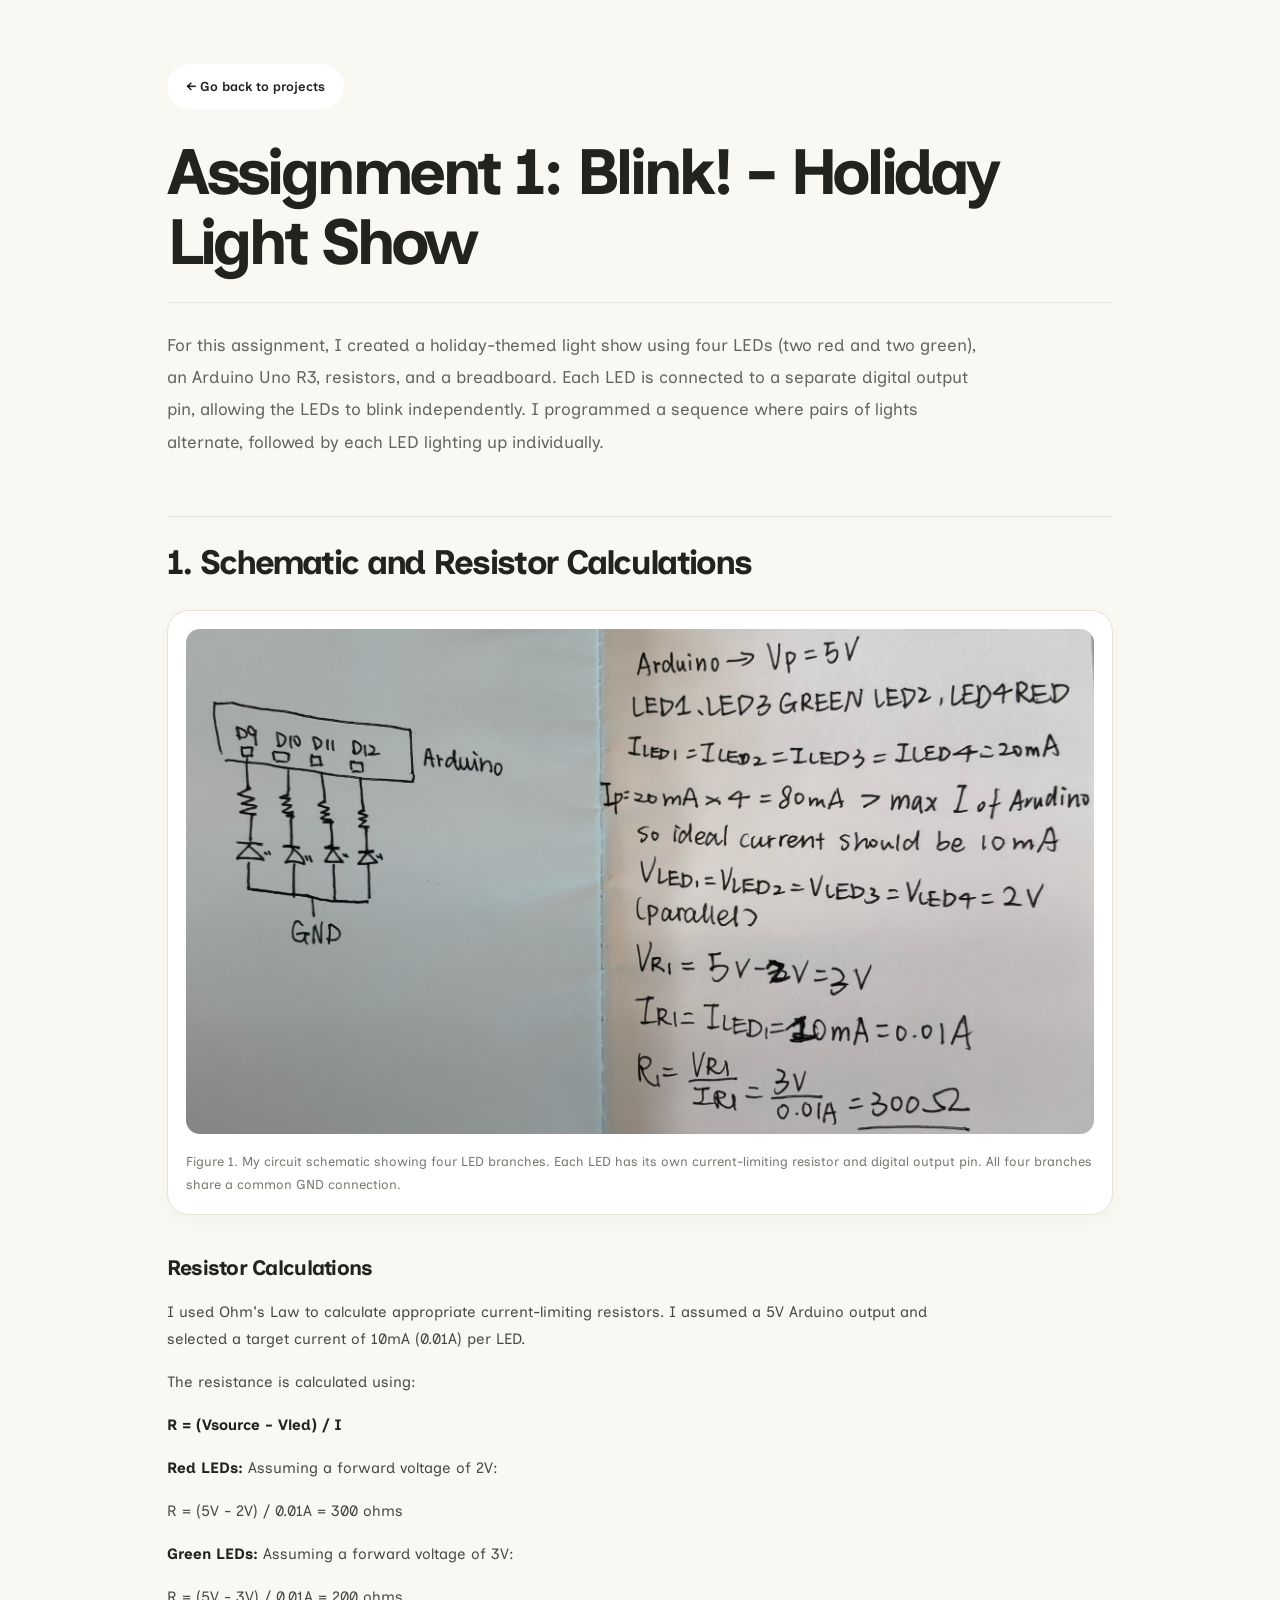
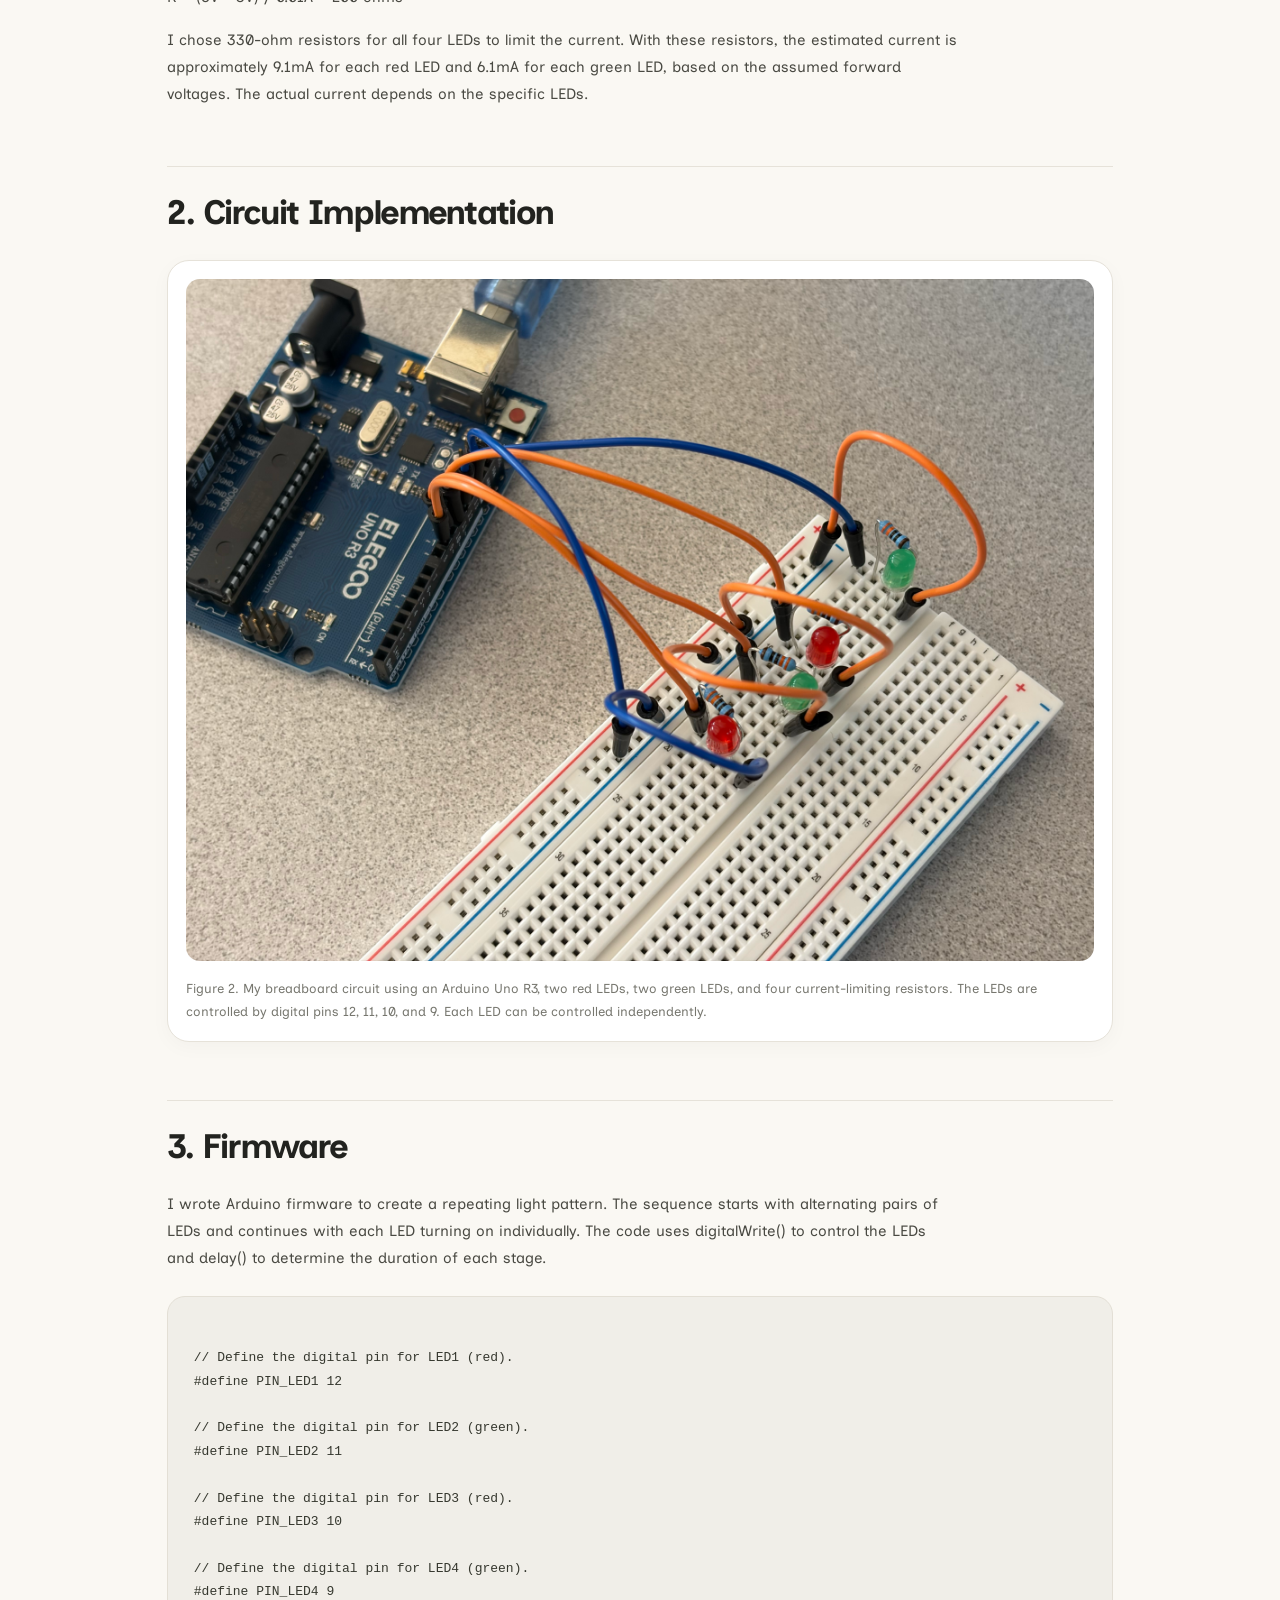
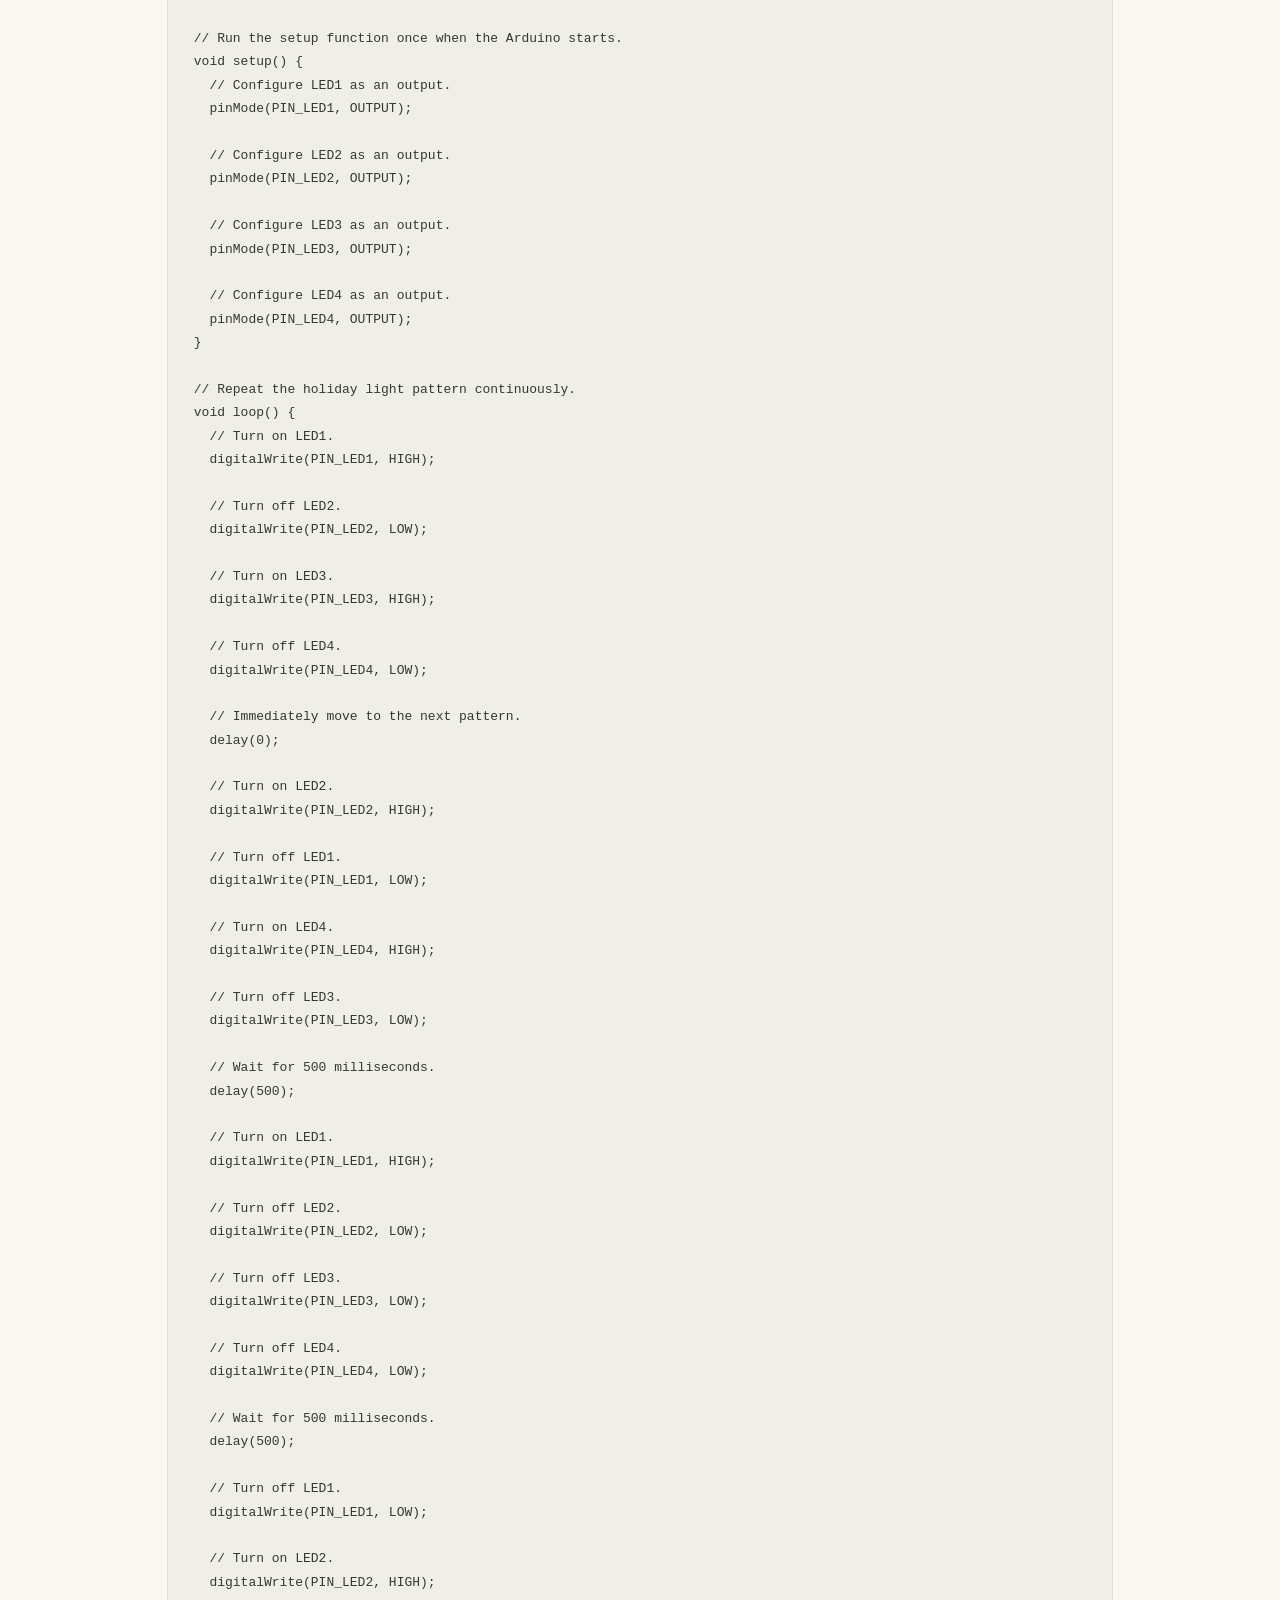
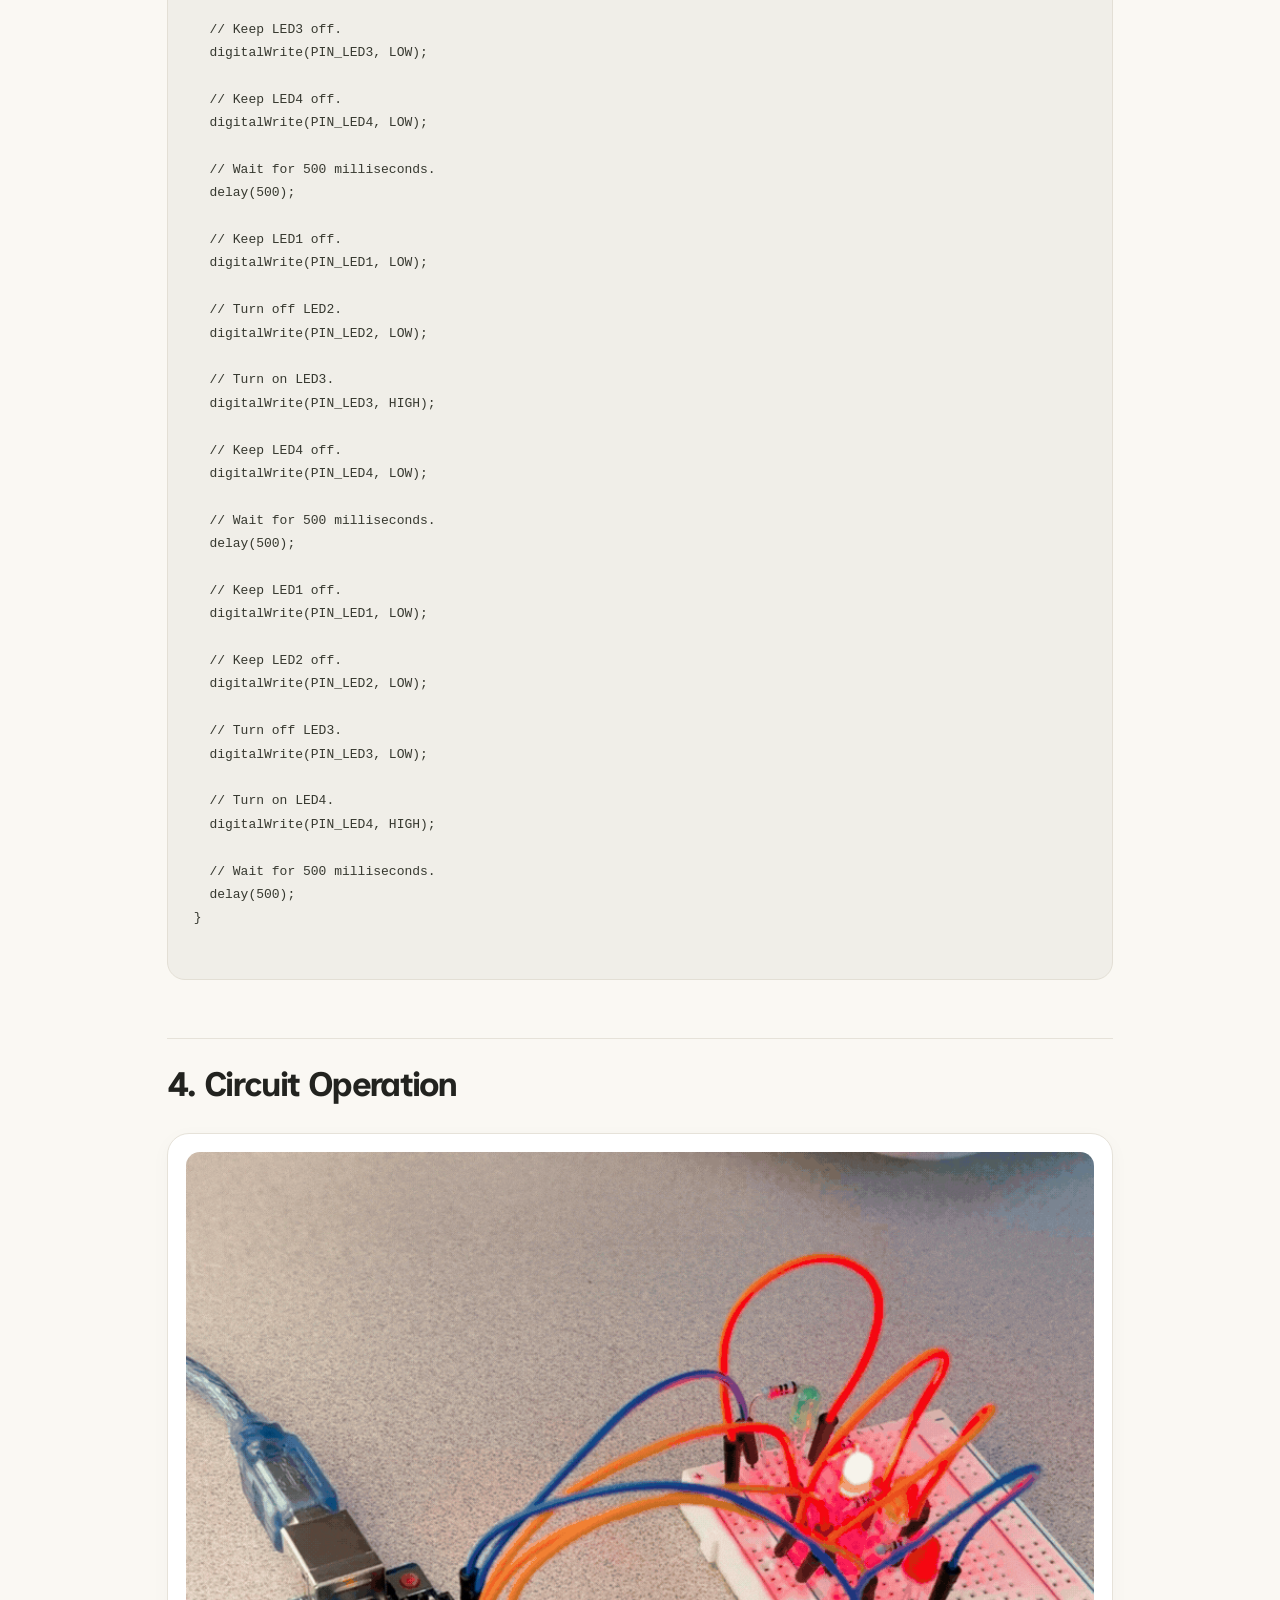
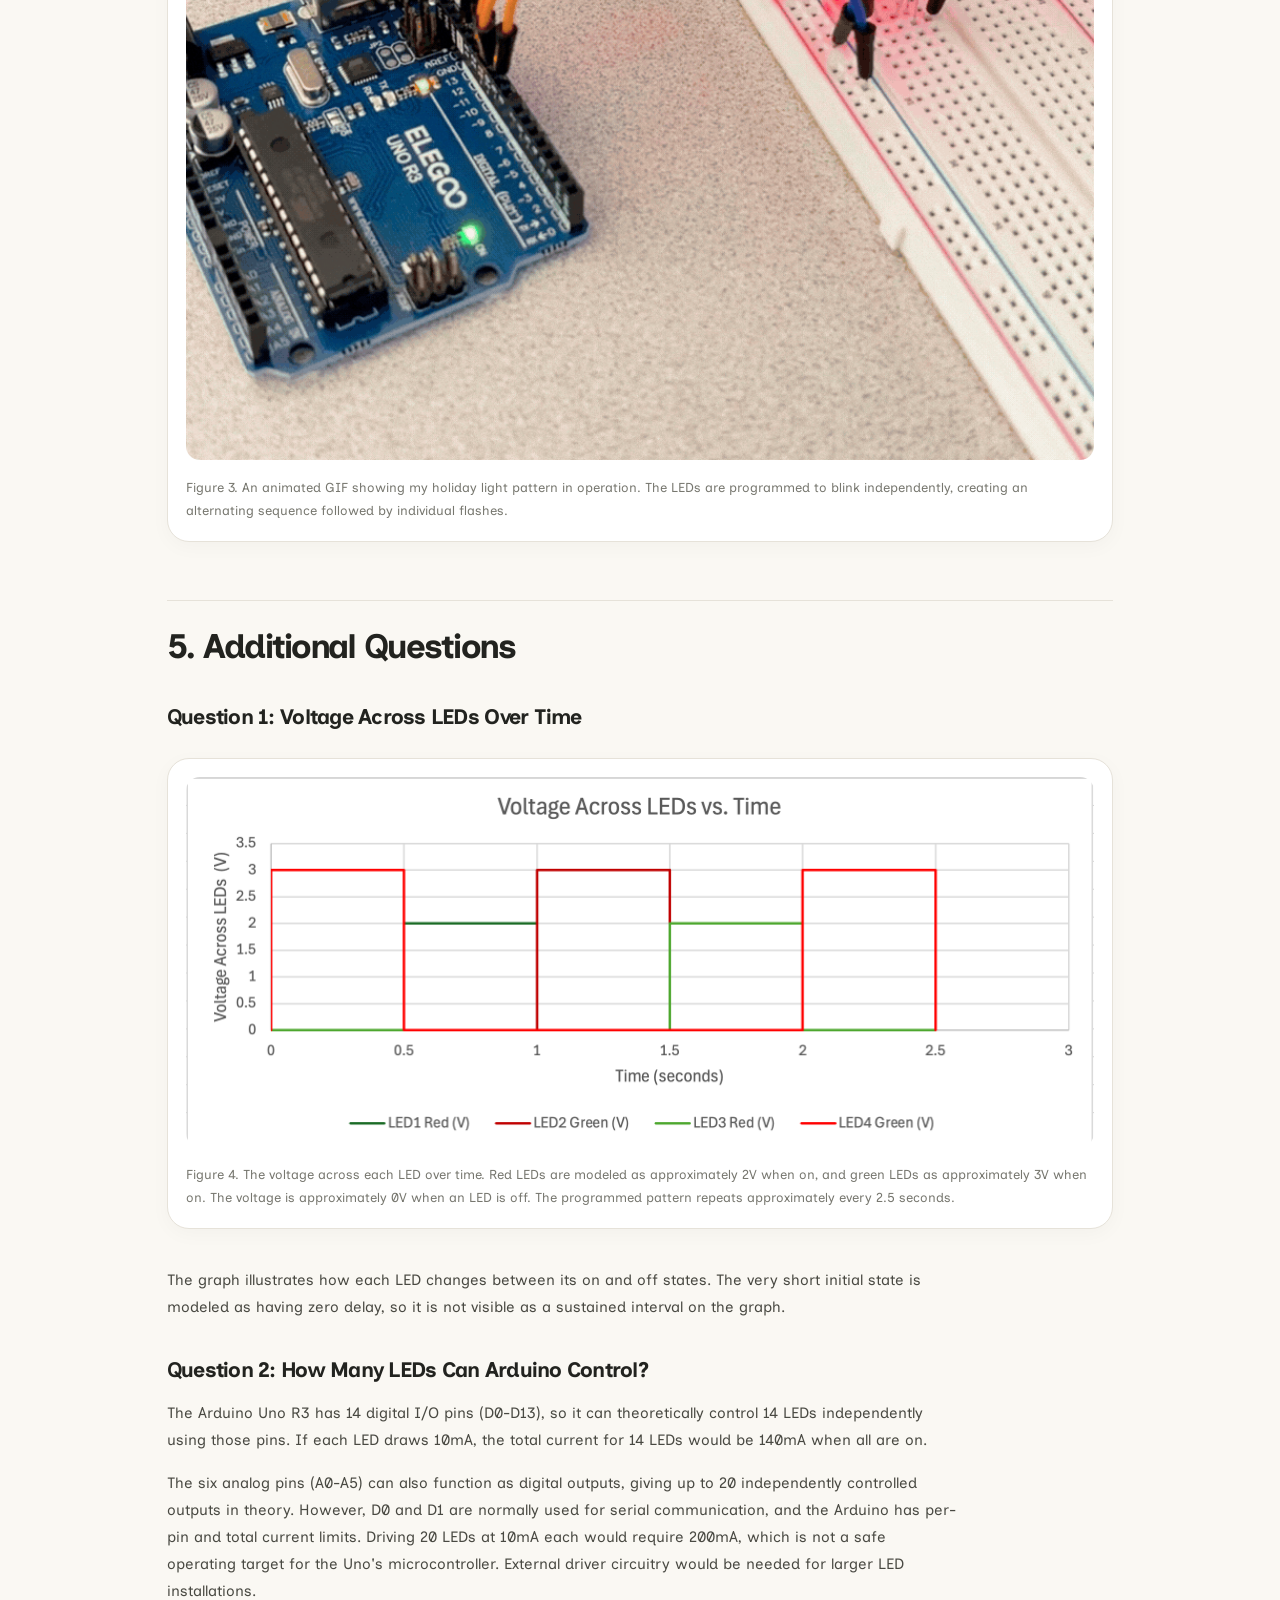
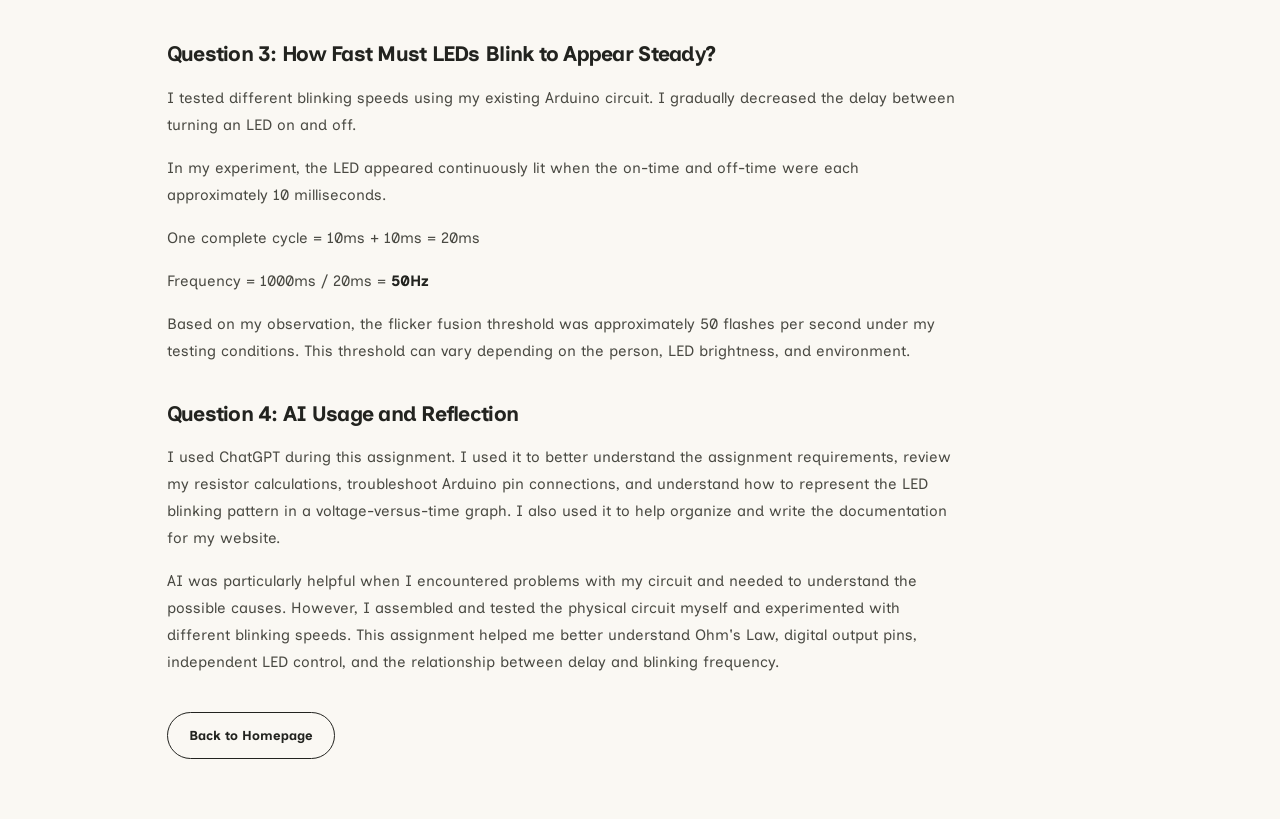
==== commit 60529574: "index gif updated to A1 Blink.gif and A2 Fade.gif" ====
--- a/docs/a1.html
+++ b/docs/a1.html
@@ -234,7 +234,7 @@
     <h2>4. Circuit Operation</h2>
 
     <figure>
-      <img src="blinking.gif"
+      <img src="A1 Blink.gif"
            alt="Animated GIF of the four LEDs blinking"
            style="max-width: 100%; height: auto;" />
       <figcaption>
--- a/docs/style.css
+++ b/docs/style.css
@@ -259,4 +259,23 @@
 .back-link a:hover {
   background: #22231f;
   color: #ffffff;
-}+}
+
+
+/* Assignment 2 video styling */
+
+figure video {
+  display: block;
+  width: 100%;
+  height: auto;
+  border-radius: 14px;
+  background: #22231f;
+}
+
+/* Video styling on mobile */
+
+@media (max-width: 650px) {
+  figure video {
+    border-radius: 10px;
+  }
+}
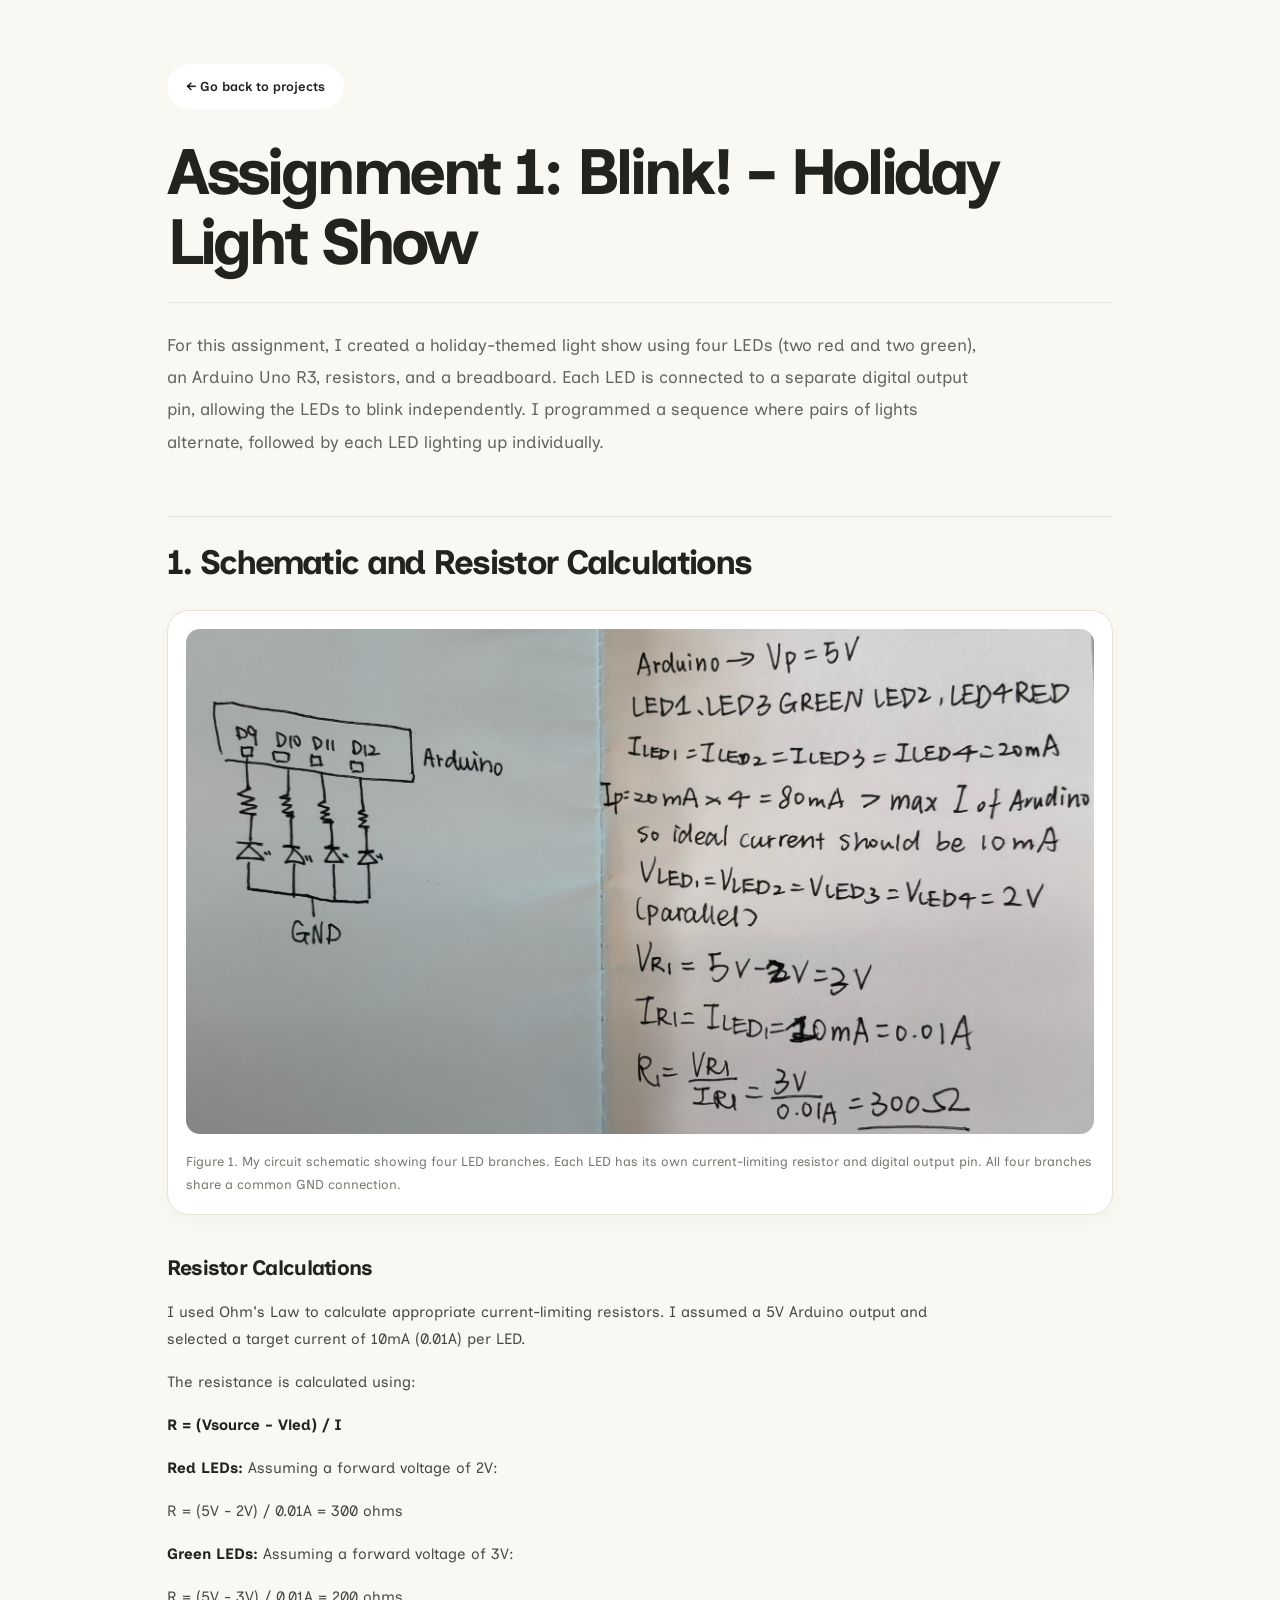
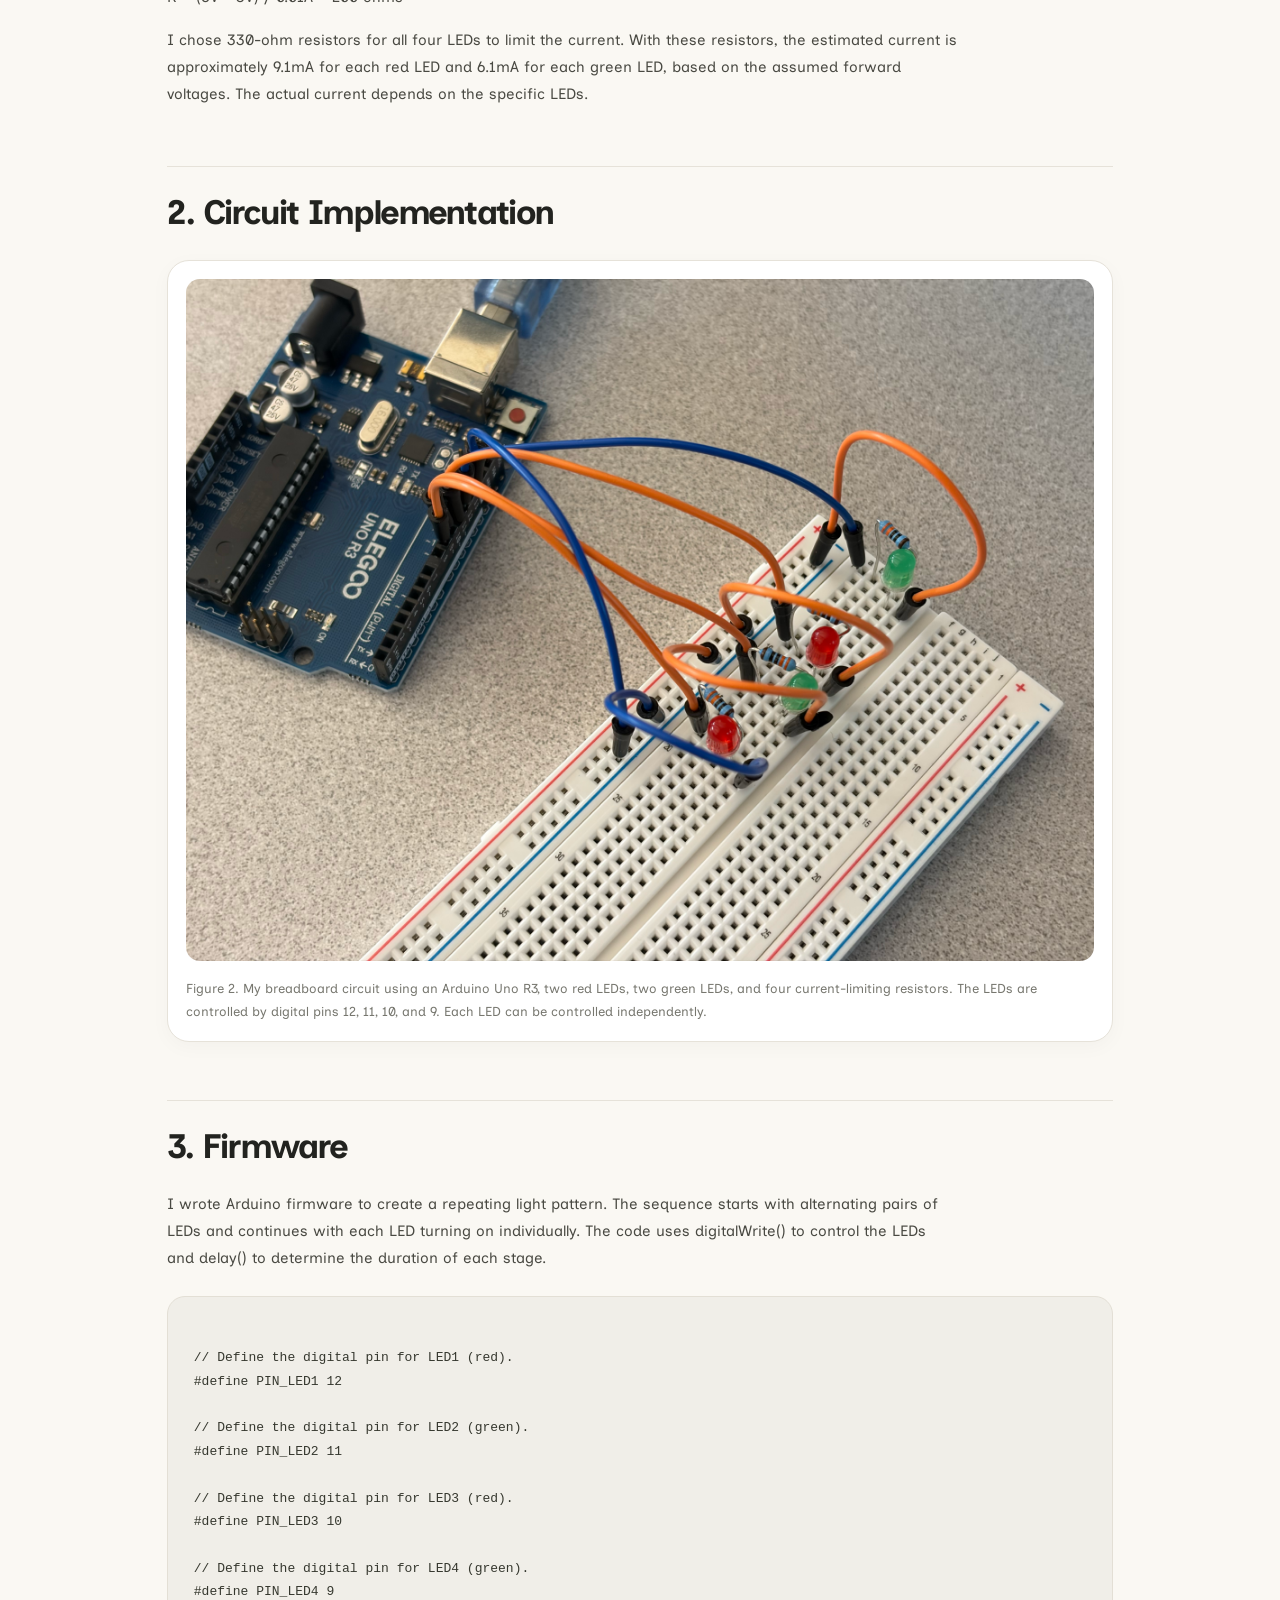
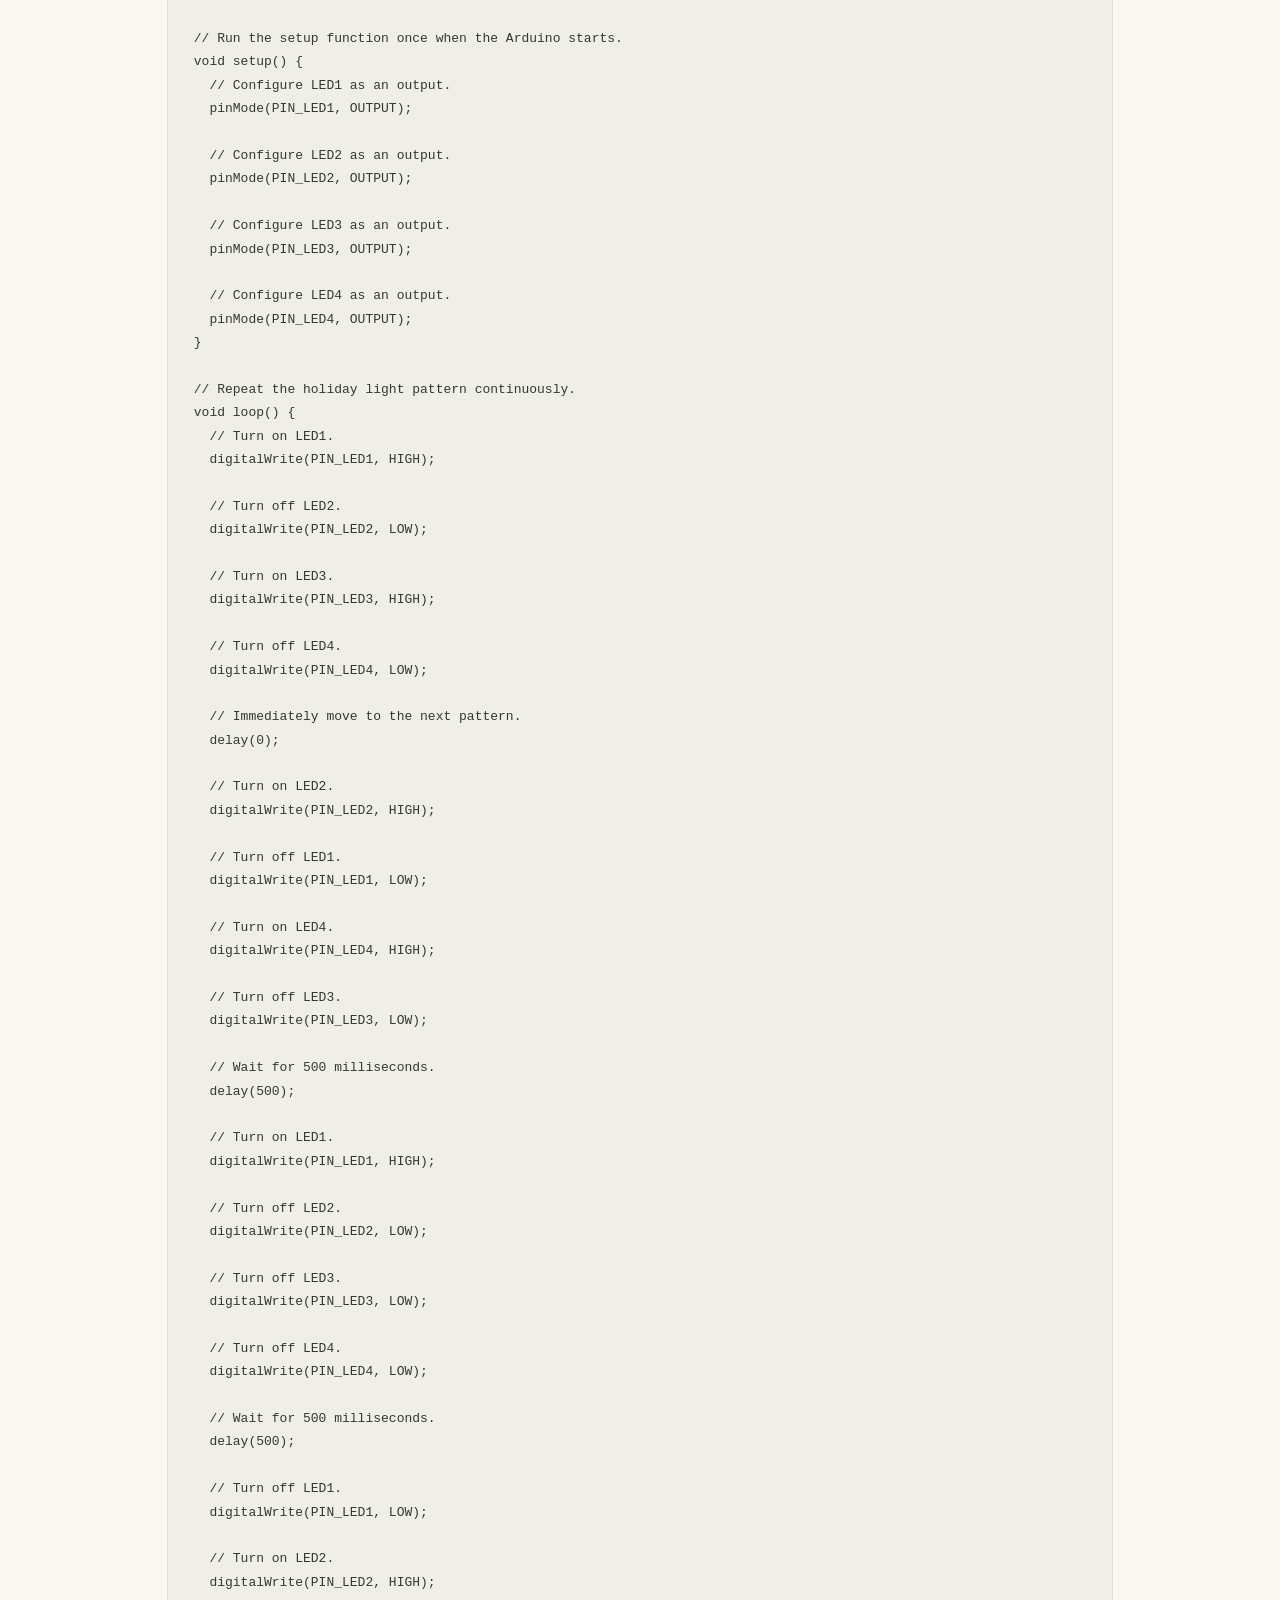
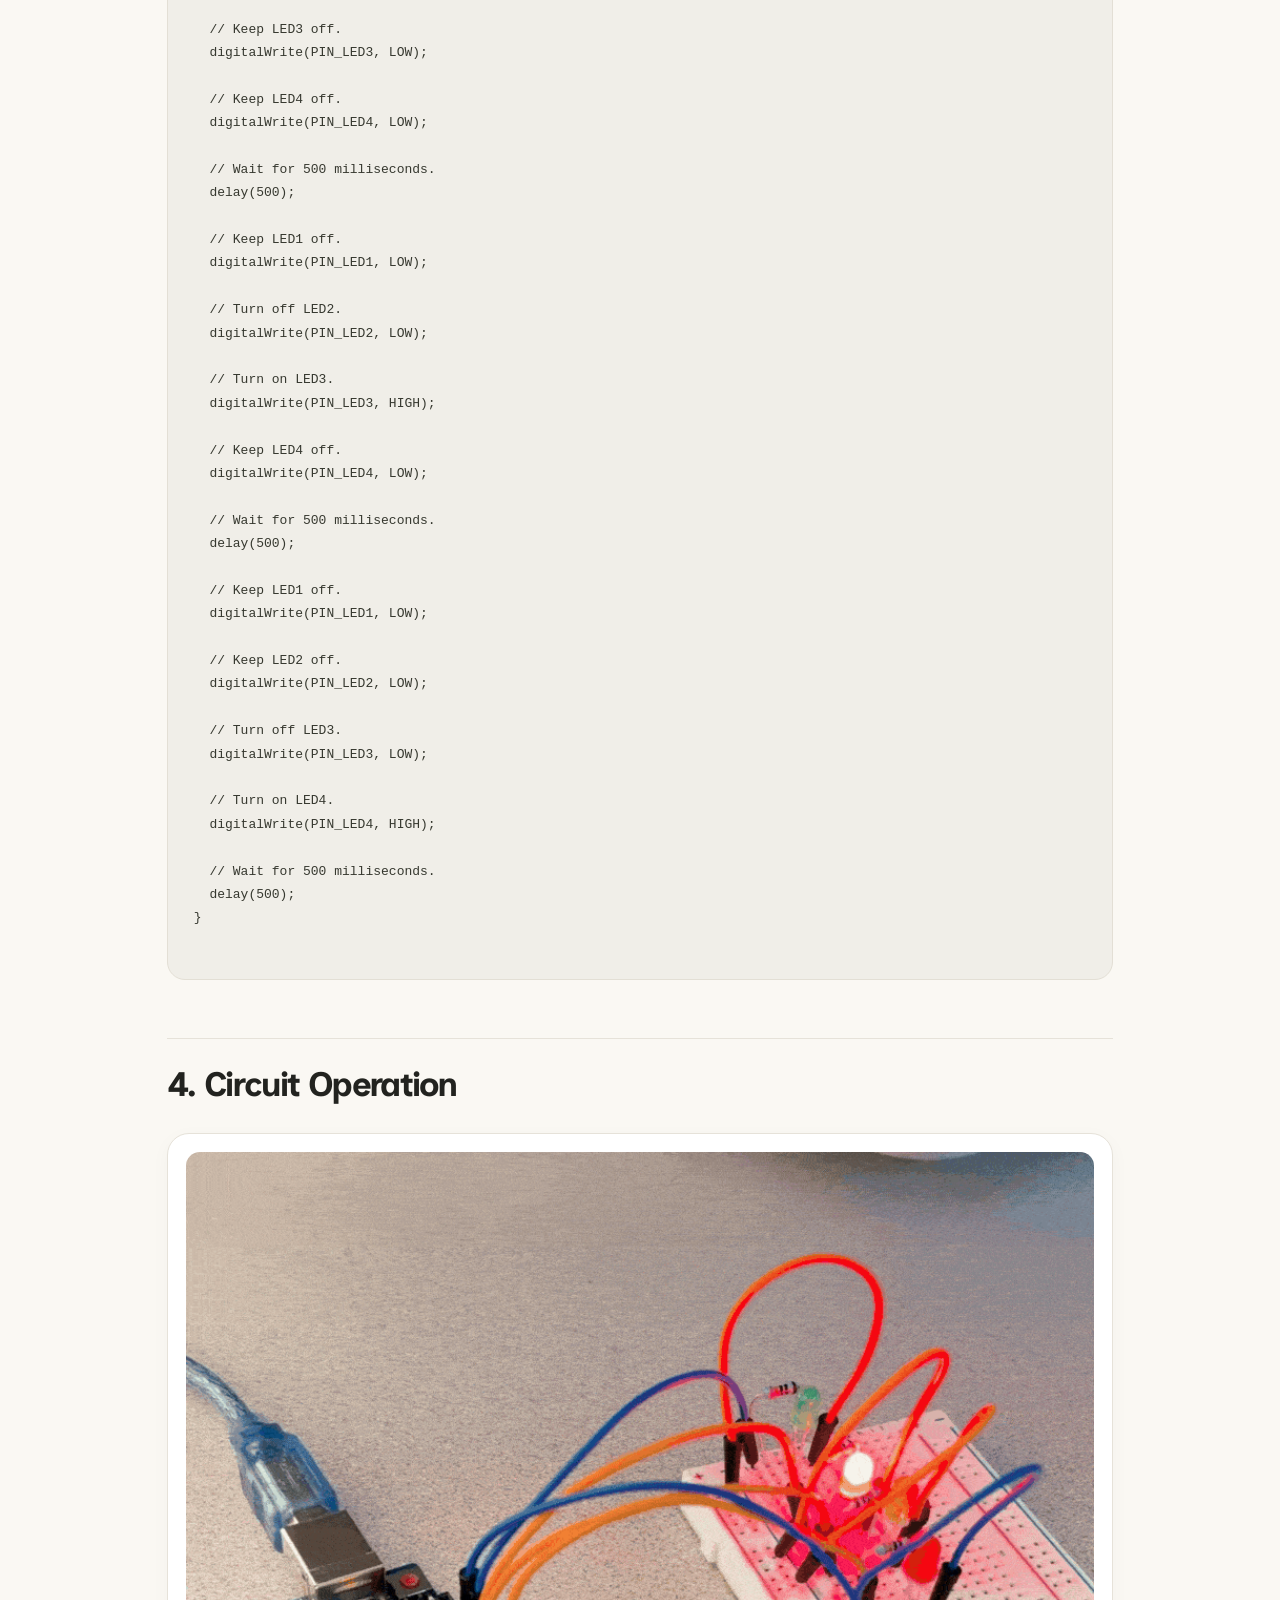
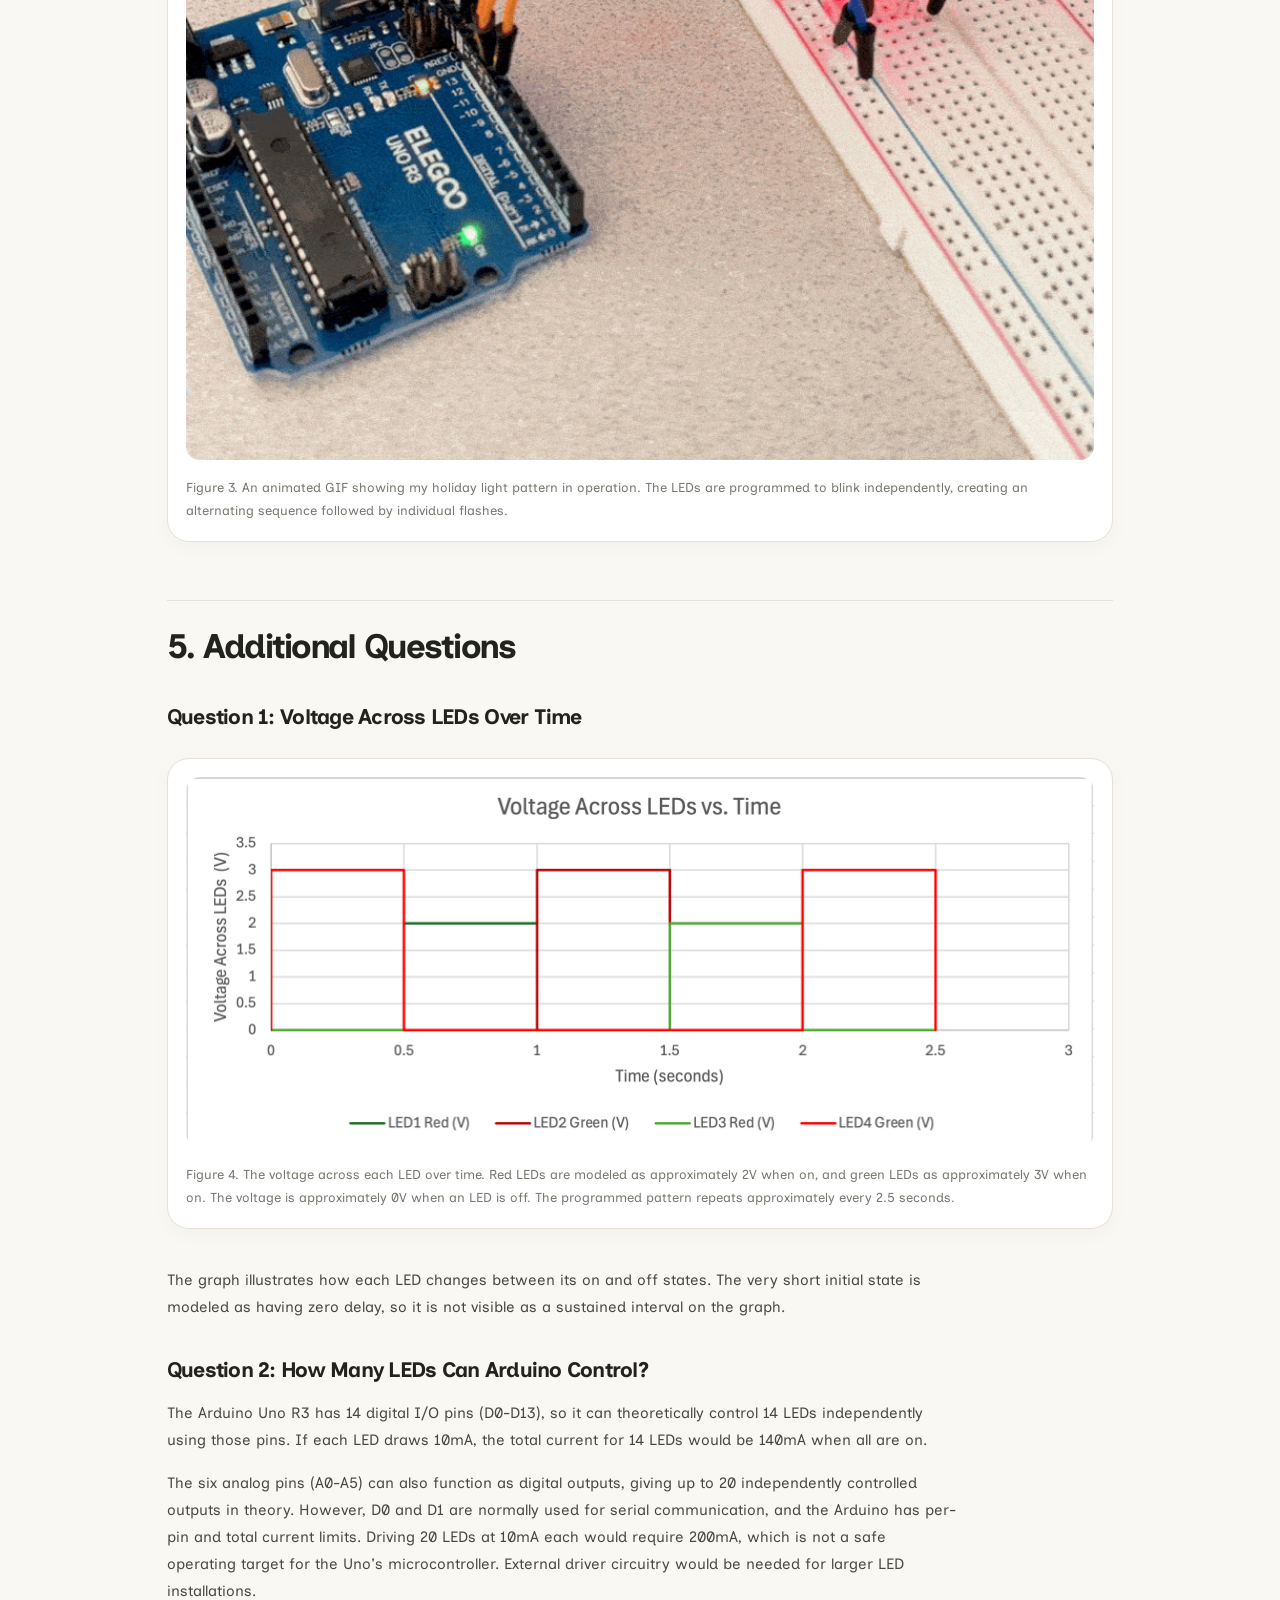
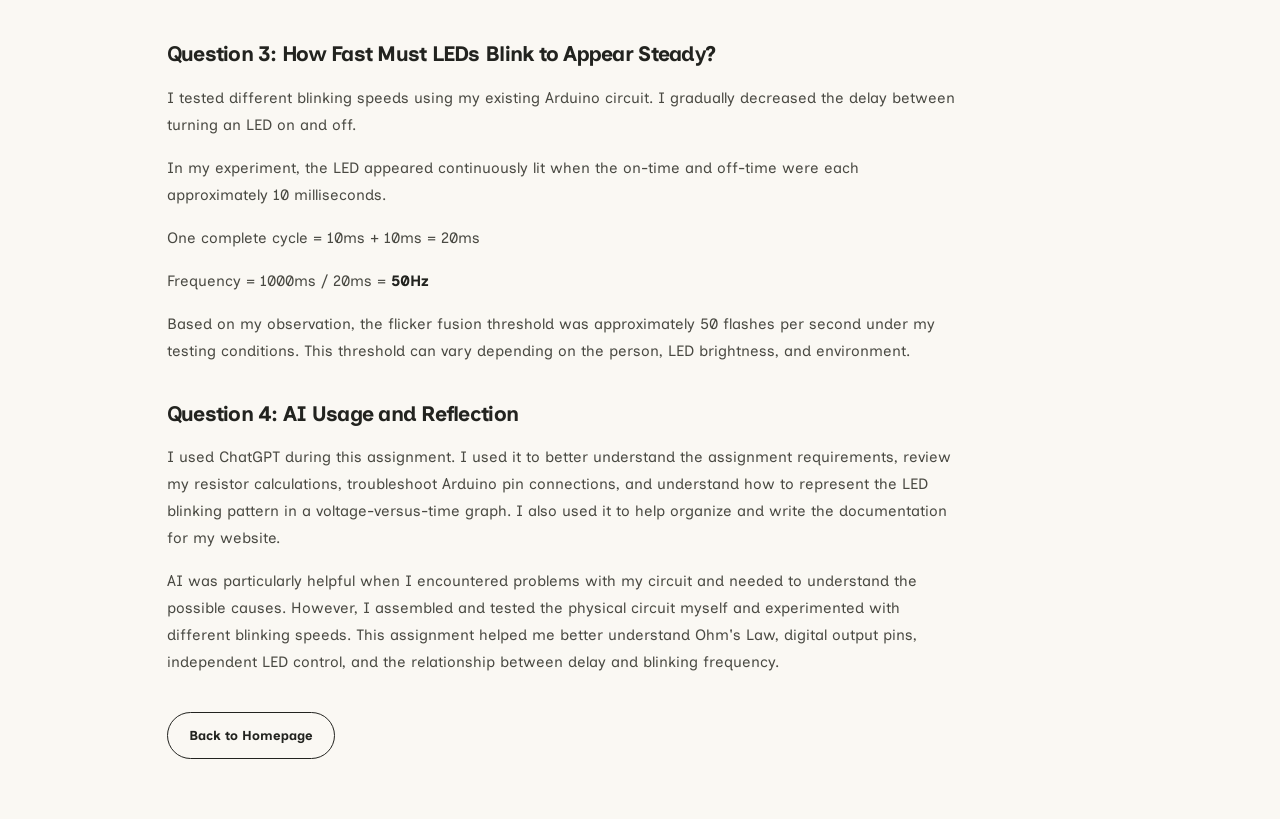
==== commit d86f4fd7: "Compress A1" ====
--- a/docs/a1.html
+++ b/docs/a1.html
@@ -234,7 +234,7 @@
     <h2>4. Circuit Operation</h2>
 
     <figure>
-      <img src="A1 Blink.gif"
+      <img src="A1Blink-ezgif.com-optimize.gif"
            alt="Animated GIF of the four LEDs blinking"
            style="max-width: 100%; height: auto;" />
       <figcaption>
